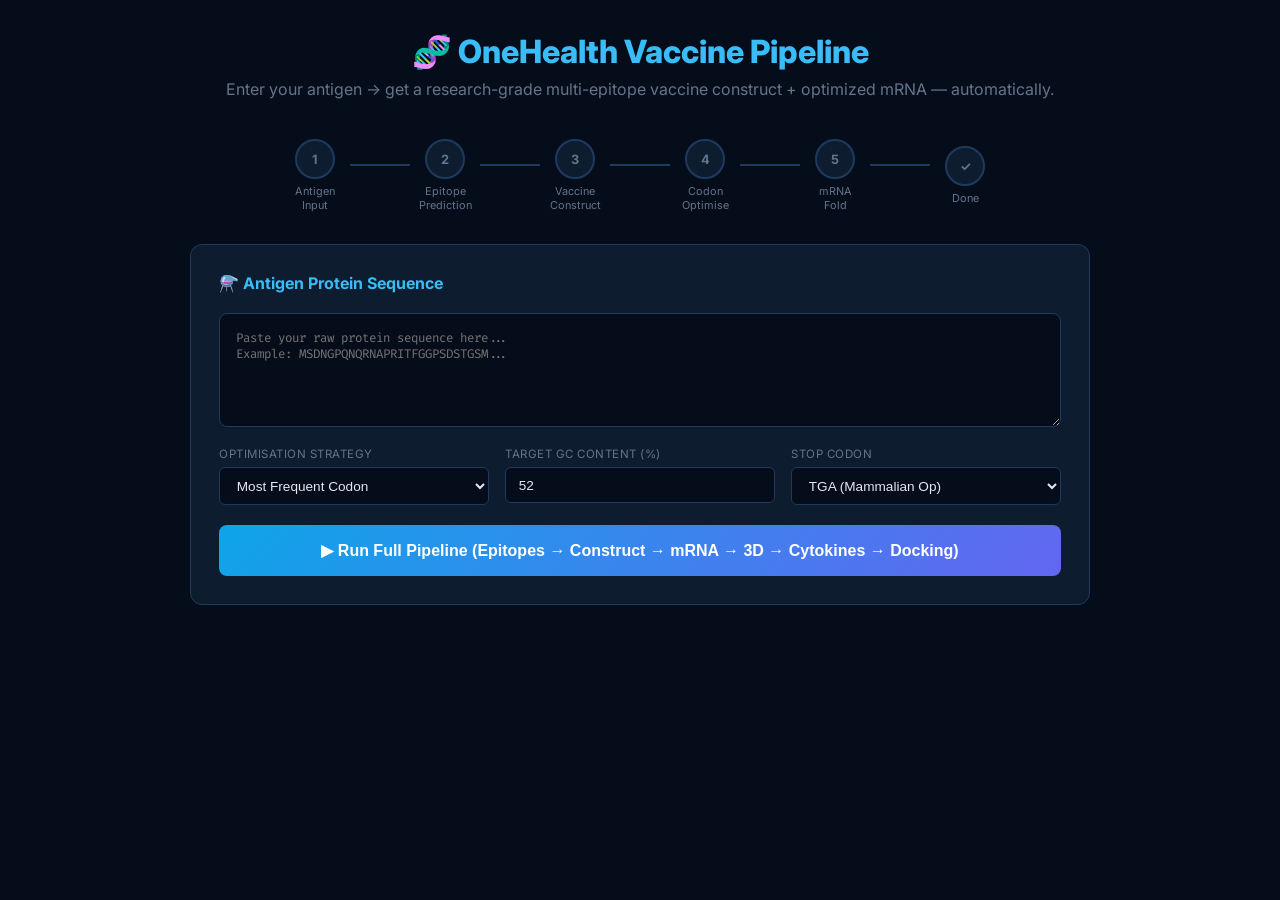
==== module1/index.html @ 5f7afd64 "feat: research-grade pipeline v2 - 3D structure, cytokines, docking, unified dashboard Module 1 upgr" ====
<!DOCTYPE html>
<html lang="en">
<head>
    <meta charset="UTF-8">
    <meta name="viewport" content="width=device-width, initial-scale=1.0">
    <title>OneHealth Vaccine Pipeline</title>
    <link href="https://fonts.googleapis.com/css2?family=Inter:wght@400;500;600;700;800&family=Fira+Code:wght@400;500&display=swap" rel="stylesheet">
    <style>
        *, *::before, *::after { box-sizing: border-box; margin: 0; padding: 0; }
        :root {
            --bg: #060d1a; --surface: #0e1c30; --surface2: #152540;
            --border: #1e3a5f; --primary: #38bdf8; --green: #34d399;
            --green-bg: #022c22; --green-bd: #059669; --amber: #fbbf24;
            --red: #f87171; --text: #e2e8f0; --muted: #64748b;
        }
        body { background: var(--bg); color: var(--text); font-family: 'Inter', sans-serif; min-height: 100vh; padding: 2rem 1rem 4rem; }
        .wrapper { max-width: 900px; margin: 0 auto; }

        /* Header */
        .header { text-align: center; margin-bottom: 2.5rem; }
        .header h1 { font-size: 2rem; font-weight: 800; color: var(--primary); }
        .header p { color: var(--muted); margin-top: 0.5rem; }

        /* Pipeline bar */
        .pipe-bar { display: flex; align-items: center; justify-content: center; margin-bottom: 2rem; gap: 0; }
        .pipe-node { display: flex; flex-direction: column; align-items: center; gap: 0.3rem; min-width: 70px; }
        .pipe-circle {
            width: 40px; height: 40px; border-radius: 50%; border: 2px solid var(--border);
            background: var(--surface); display: flex; align-items: center; justify-content: center;
            font-weight: 700; font-size: 0.8rem; color: var(--muted); transition: all 0.3s;
        }
        .pipe-node.active .pipe-circle { border-color: var(--primary); color: var(--primary); background: #0c1f38; box-shadow: 0 0 12px rgba(56,189,248,0.3); }
        .pipe-node.done   .pipe-circle { border-color: var(--green);   color: var(--green);   background: var(--green-bg); }
        .pipe-label { font-size: 0.68rem; color: var(--muted); text-align: center; }
        .pipe-line { flex: 1; height: 2px; background: var(--border); max-width: 60px; margin-bottom: 1.3rem; transition: background 0.4s; }
        .pipe-line.done { background: var(--green); }

        /* Card */
        .card { background: var(--surface); border: 1px solid var(--border); border-radius: 12px; padding: 1.75rem; margin-bottom: 1.25rem; }
        .card-title { font-size: 1rem; font-weight: 700; color: var(--primary); margin-bottom: 1.25rem; }

        /* Input area */
        textarea {
            width: 100%; padding: 1rem; background: var(--bg); border: 1px solid var(--border);
            border-radius: 8px; color: var(--primary); font-family: 'Fira Code', monospace;
            font-size: 0.78rem; resize: vertical; transition: border-color 0.2s; min-height: 100px;
        }
        textarea:focus { outline: none; border-color: var(--primary); }

        /* Controls row */
        .controls { display: grid; grid-template-columns: repeat(3, 1fr); gap: 1rem; margin-top: 1rem; }
        .ctrl-group label { display: block; font-size: 0.72rem; color: var(--muted); margin-bottom: 0.4rem; text-transform: uppercase; letter-spacing: 0.5px; }
        select, input[type=number] {
            width: 100%; padding: 0.6rem 0.8rem; background: var(--bg); border: 1px solid var(--border);
            border-radius: 6px; color: var(--text); font-size: 0.85rem;
        }
        select:focus, input[type=number]:focus { outline: none; border-color: var(--primary); }

        /* Button */
        .run-btn {
            display: flex; align-items: center; justify-content: center; gap: 0.5rem;
            width: 100%; padding: 1rem; margin-top: 1.25rem;
            background: linear-gradient(135deg, #0ea5e9, #6366f1);
            color: #fff; border: none; border-radius: 8px;
            font-weight: 700; font-size: 1rem; cursor: pointer; transition: all 0.2s;
        }
        .run-btn:hover:not(:disabled) { transform: translateY(-2px); box-shadow: 0 8px 24px rgba(56,189,248,0.3); }
        .run-btn:disabled { opacity: 0.5; cursor: not-allowed; transform: none; }

        /* Status */
        #statusBar { display: none; align-items: center; gap: 0.75rem; padding: 1rem 1.25rem; background: var(--surface2); border: 1px solid var(--border); border-radius: 8px; margin-bottom: 1.25rem; }
        .spinner { width: 18px; height: 18px; border: 2px solid var(--border); border-top-color: var(--primary); border-radius: 50%; animation: spin 0.8s linear infinite; flex-shrink: 0; }
        @keyframes spin { to { transform: rotate(360deg); } }

        /* Error */
        .error-box { background: #2d0a0a; border: 1px solid #b91c1c; border-radius: 8px; padding: 1rem; color: var(--red); font-size: 0.88rem; margin-bottom: 1.25rem; display: none; }

        /* Results */
        #resultsSection { display: none; }
        .section-title { font-size: 0.7rem; text-transform: uppercase; letter-spacing: 1px; color: var(--muted); margin-bottom: 0.75rem; }
        .metrics { display: grid; grid-template-columns: repeat(auto-fit, minmax(130px, 1fr)); gap: 0.75rem; margin-bottom: 1.25rem; }
        .metric { background: var(--surface2); border: 1px solid var(--border); border-radius: 8px; padding: 1rem; text-align: center; }
        .metric-val { font-size: 1.3rem; font-weight: 800; font-family: 'Fira Code', monospace; color: var(--primary); }
        .metric-val.g { color: var(--green); }
        .metric-val.a { color: var(--amber); }
        .metric-val.r { color: var(--red); }
        .metric-lbl { font-size: 0.65rem; color: var(--muted); margin-top: 0.3rem; text-transform: uppercase; letter-spacing: 0.5px; }

        .seq-box {
            background: var(--bg); border: 1px solid var(--border); border-radius: 8px; padding: 1rem;
            font-family: 'Fira Code', monospace; font-size: 0.75rem; line-height: 1.8;
            color: var(--text); word-break: break-all; max-height: 200px; overflow-y: auto;
        }
        /* Colour coding */
        .seq-box .nt-A { color: #4ade80; }
        .seq-box .nt-U { color: #f87171; }
        .seq-box .nt-G { color: #fbbf24; }
        .seq-box .nt-C { color: #60a5fa; }

        .row-flex { display: flex; align-items: center; justify-content: space-between; margin-bottom: 0.4rem; flex-wrap: wrap; gap: 0.5rem; }
        .badge { display: inline-block; padding: 0.2rem 0.7rem; border-radius: 20px; font-size: 0.68rem; font-weight: 700; text-transform: uppercase; }
        .badge-g { background: var(--green-bg); color: var(--green); border: 1px solid var(--green-bd); }
        .badge-a { background: #2d1e00; color: var(--amber); border: 1px solid #b45309; }
        .badge-r { background: #2d0a0a; color: var(--red);   border: 1px solid #b91c1c; }
        .copy-link { font-size: 0.73rem; color: var(--muted); background: none; border: none; cursor: pointer; text-decoration: underline; }
        .copy-link:hover { color: var(--primary); }

        .divider { border: none; border-top: 1px solid var(--border); margin: 1.25rem 0; }

        /* Arrow between sections */
        .arrow-connector { text-align: center; font-size: 1.5rem; color: var(--green); margin: -0.3rem 0; animation: pulse 2s infinite; }
        @keyframes pulse { 0%,100%{opacity:1} 50%{opacity:0.4} }

        /* Stepper for M2 steps */
        .m2-stepper { display: flex; gap: 0.5rem; margin-bottom: 1rem; flex-wrap: wrap; }
        .m2-step { padding: 0.3rem 0.8rem; border-radius: 20px; font-size: 0.72rem; font-weight: 600; background: var(--surface2); border: 1px solid var(--border); color: var(--muted); transition: all 0.3s; }
        .m2-step.active { background: #0c1f38; border-color: var(--primary); color: var(--primary); }
        .m2-step.done   { background: var(--green-bg); border-color: var(--green-bd); color: var(--green); }
    </style>
</head>
<body>
<div class="wrapper">

    <div class="header">
        <h1>🧬 OneHealth Vaccine Pipeline</h1>
        <p>Enter your antigen → get a research-grade multi-epitope vaccine construct + optimized mRNA — automatically.</p>
    </div>

    <!-- Pipeline bar -->
    <div class="pipe-bar">
        <div class="pipe-node" id="pn1"><div class="pipe-circle">1</div><div class="pipe-label">Antigen<br>Input</div></div>
        <div class="pipe-line" id="pl1"></div>
        <div class="pipe-node" id="pn2"><div class="pipe-circle">2</div><div class="pipe-label">Epitope<br>Prediction</div></div>
        <div class="pipe-line" id="pl2"></div>
        <div class="pipe-node" id="pn3"><div class="pipe-circle">3</div><div class="pipe-label">Vaccine<br>Construct</div></div>
        <div class="pipe-line" id="pl3"></div>
        <div class="pipe-node" id="pn4"><div class="pipe-circle">4</div><div class="pipe-label">Codon<br>Optimise</div></div>
        <div class="pipe-line" id="pl4"></div>
        <div class="pipe-node" id="pn5"><div class="pipe-circle">5</div><div class="pipe-label">mRNA<br>Fold</div></div>
        <div class="pipe-line" id="pl5"></div>
        <div class="pipe-node" id="pn6"><div class="pipe-circle">✓</div><div class="pipe-label">Done</div></div>
    </div>

    <!-- Input -->
    <div class="card">
        <div class="card-title">⚗️ Antigen Protein Sequence</div>
        <textarea id="antigenInput" rows="5" placeholder="Paste your raw protein sequence here...&#10;Example: MSDNGPQNQRNAPRITFGGPSDSTGSM..."></textarea>

        <div class="controls">
            <div class="ctrl-group">
                <label>Optimisation Strategy</label>
                <select id="strategySelect">
                    <option value="most_frequent">Most Frequent Codon</option>
                    <option value="weighted_random">Weighted Random</option>
                    <option value="balanced">Balanced Frequency</option>
                </select>
            </div>
            <div class="ctrl-group">
                <label>Target GC Content (%)</label>
                <input type="number" id="targetGC" value="52" min="30" max="70">
            </div>
            <div class="ctrl-group">
                <label>Stop Codon</label>
                <select id="stopCodon">
                    <option value="TGA">TGA (Mammalian Op)</option>
                    <option value="TAA">TAA</option>
                    <option value="TAG">TAG</option>
                </select>
            </div>
        </div>

        <button class="run-btn" id="runBtn" onclick="runAll()">
            ▶ Run Full Pipeline (Epitopes → Construct → mRNA → 3D → Cytokines → Docking)
        </button>
    </div>

    <!-- Status bar -->
    <div id="statusBar">
        <div class="spinner"></div>
        <span id="statusTxt">Starting pipeline...</span>
    </div>

    <!-- Error -->
    <div class="error-box" id="errorBox"></div>

    <!-- ─── RESULTS ─────────────────────────────────────────────────────── -->
    <div id="resultsSection">

        <!-- MODULE 1 -->
        <div class="card">
            <div class="row-flex">
                <div class="card-title" style="margin-bottom:0;">🧪 Module 1 — Vaccine Construct</div>
                <span class="badge badge-g">COMPLETE</span>
            </div>
            <hr class="divider">
            <div class="metrics" id="m1metrics"></div>
            <div class="row-flex">
                <span class="section-title">Antigen Sequence (protein)</span>
                <button class="copy-link" onclick="copyEl('m1seq')">Copy</button>
            </div>
            <div class="seq-box" id="m1seq"></div>
        </div>

        <div class="arrow-connector">↓ Auto-piped to mRNA Optimizer</div>

        <!-- MODULE 2 -->
        <div class="card">
            <div class="row-flex" style="margin-bottom:1rem;">
                <div class="card-title" style="margin-bottom:0;">🧬 Module 2 — Optimized mRNA Construct</div>
                <span class="badge" id="m2badge">RUNNING</span>
            </div>

            <!-- M2 step indicators -->
            <div class="m2-stepper">
                <div class="m2-step" id="m2s1">① Reverse Translate</div>
                <div class="m2-step" id="m2s2">② GC Balance</div>
                <div class="m2-step" id="m2s3">③ Motif Scan</div>
                <div class="m2-step" id="m2s4">④ Structure Fold</div>
                <div class="m2-step" id="m2s5">⑤ Verify</div>
            </div>

            <div class="metrics" id="m2metrics">
                <div class="metric"><div class="metric-val" id="caiVal">—</div><div class="metric-lbl">CAI Score</div></div>
                <div class="metric"><div class="metric-val" id="gcVal">—</div><div class="metric-lbl">GC Content</div></div>
                <div class="metric"><div class="metric-val" id="mfeVal">—</div><div class="metric-lbl">ΔG (kcal/mol)</div></div>
                <div class="metric"><div class="metric-val" id="cpgVal">—</div><div class="metric-lbl">CpG Density</div></div>
                <div class="metric"><div class="metric-val" id="verVal">—</div><div class="metric-lbl">Verification</div></div>
            </div>

            <div class="row-flex">
                <span class="section-title">Optimized mRNA Sequence (colour-coded)</span>
                <button class="copy-link" onclick="copyEl('m2seq')">Copy</button>
            </div>
            <div class="seq-box" id="m2seq">Waiting for Module 2...</div>

            <div style="display:flex; gap:0.75rem; margin-top:1rem; flex-wrap:wrap;">
                <button class="copy-link" style="background:var(--surface2); border:1px solid var(--border); padding:0.5rem 1rem; border-radius:6px;" onclick="exportAll()">⬇ Export JSON</button>
            </div>
        </div>

        <div class="arrow-connector">↓ 3D Structure Prediction</div>

        <!-- PRIORITY 1: 3D STRUCTURE -->
        <div class="card" id="structureCard" style="display:none">
            <div class="row-flex" style="margin-bottom:1rem;">
                <div class="card-title" style="margin-bottom:0;">🔬 3D Structure — ESMFold</div>
                <span class="badge" id="structBadge">RUNNING</span>
            </div>
            <div class="metrics" id="structMetrics"></div>
            <div id="structGuidance" style="display:none; background:var(--bg); border:1px solid var(--border); border-radius:8px; padding:1rem; font-size:0.83rem; color:var(--muted);"></div>
            <div style="display:flex; gap:0.75rem; margin-top:0.75rem; flex-wrap:wrap;">
                <a id="pdbDownloadLink" href="/api/pdb" style="display:none;" class="copy-link" style="background:var(--surface2); border:1px solid var(--border); padding:0.5rem 1rem; border-radius:6px;">⬇ Download PDB</a>
            </div>
        </div>

        <div class="arrow-connector">↓ Cytokine Prediction</div>

        <!-- PRIORITY 2: CYTOKINES -->
        <div class="card" id="cytokineCard" style="display:none">
            <div class="row-flex" style="margin-bottom:1rem;">
                <div class="card-title" style="margin-bottom:0;">🧫 Cytokine Profile — IFN-γ / IL-4 / IL-10</div>
                <span class="badge" id="cytBadge">RUNNING</span>
            </div>
            <div class="metrics" id="cytMetrics"></div>
            <div id="cytTable"></div>
        </div>

        <div class="arrow-connector">↓ Molecular Docking</div>

        <!-- PRIORITY 3: DOCKING -->
        <div class="card" id="dockingCard" style="display:none">
            <div class="row-flex" style="margin-bottom:1rem;">
                <div class="card-title" style="margin-bottom:0;">⚛️ Molecular Docking — TLR4 / TLR2 / HLA</div>
                <span class="badge" id="dockBadge">RUNNING</span>
            </div>
            <div id="dockingResults"></div>
        </div>

    </div>

</div>

<script type="module">
// ── Import Module 2 JS from localhost:8001 ──────────────────────────────────
const M2      = 'http://localhost:8001/js';
const M2_DATA = 'http://localhost:8001/data';

// Patch CONFIG paths BEFORE importing CodonTable so fetches go to M2's server
const { CONFIG } = await import(`${M2}/config.js`);
CONFIG.paths.codonFreq    = `${M2_DATA}/human-codon-freq.json`;
CONFIG.paths.codonPairBias= `${M2_DATA}/codon-pair-bias.json`;
CONFIG.paths.foldingApi   = 'http://localhost:8001/api/fold';

const { CodonTable }       = await import(`${M2}/codon-table.js`);
const { ReverseTranslator }= await import(`${M2}/reverse-translate.js`);
const { GCBalancer }       = await import(`${M2}/gc-balancer.js`);
const { ForbiddenScanner } = await import(`${M2}/forbidden-scanner.js`);
const { CpGAudit }         = await import(`${M2}/cpg-audit.js`);
const { CAICalculator }    = await import(`${M2}/cai-calculator.js`);
const { FrameBuilder }     = await import(`${M2}/frame-builder.js`);
const { Verifier }         = await import(`${M2}/verify.js`);

// Initialise codon table — now fetches from localhost:8001/data/
const codonTable = new CodonTable();
await codonTable.init();
console.log('[Pipeline] Codon table loaded:', Object.keys(codonTable.aaToCodons).length, 'amino acids');

const reverseTranslator = new ReverseTranslator(codonTable);
const gcBalancer        = new GCBalancer(codonTable);
const forbiddenScanner  = new ForbiddenScanner(codonTable);
const cpgAudit          = new CpGAudit();
const caiCalculator     = new CAICalculator(codonTable);
const frameBuilder      = new FrameBuilder();
const verifier          = new Verifier(codonTable);

// ── Helpers ─────────────────────────────────────────────────────────────────
function setNode(n, state) {
    document.getElementById('pn'+n).className = 'pipe-node ' + state;
    if (n > 1) {
        const l = document.getElementById('pl'+(n-1));
        if (l && state === 'done') l.className = 'pipe-line done';
    }
}
function setM2Step(n, state) {
    document.getElementById('m2s'+n).className = 'm2-step ' + state;
}
function st(msg) { document.getElementById('statusTxt').textContent = msg; }

window.copyEl = function(id) {
    const el = document.getElementById(id);
    navigator.clipboard.writeText(el.textContent).then(() => alert('Copied!'));
};

window.exportAll = function() {
    if (!window._pipelineData) return;
    const blob = new Blob([JSON.stringify(window._pipelineData, null, 2)], {type:'application/json'});
    const a = document.createElement('a');
    a.href = URL.createObjectURL(blob);
    a.download = 'pipeline_output.json';
    a.click();
};

function colorRNA(seq) {
    return seq.split('').map(c => {
        const cl = {A:'nt-A', U:'nt-U', G:'nt-G', C:'nt-C'}[c] || '';
        return cl ? `<span class="${cl}">${c}</span>` : c;
    }).join('');
}

// ── Main pipeline ────────────────────────────────────────────────────────────
window.runAll = async function() {
    const antigen = document.getElementById('antigenInput').value.trim().toUpperCase().replace(/[^A-Z]/g,'');
    if (!antigen) { alert('Please enter a protein sequence.'); return; }

    const strategy  = document.getElementById('strategySelect').value;
    const targetGC  = parseInt(document.getElementById('targetGC').value) / 100;
    const stopCodon = document.getElementById('stopCodon').value;

    // Reset UI
    document.getElementById('resultsSection').style.display = 'none';
    document.getElementById('errorBox').style.display = 'none';
    document.getElementById('statusBar').style.display = 'flex';
    document.getElementById('runBtn').disabled = true;
    document.getElementById('runBtn').textContent = '⏳ Running...';
    document.getElementById('m2seq').textContent = 'Waiting for Module 2...';
    document.getElementById('m2badge').textContent = 'RUNNING';
    document.getElementById('m2badge').className = 'badge badge-a';
    ['caiVal','gcVal','mfeVal','cpgVal','verVal'].forEach(id => document.getElementById(id).textContent = '—');
    for(let i=1;i<=5;i++) setM2Step(i,'');
    for(let i=1;i<=6;i++) { document.getElementById('pn'+i).className='pipe-node'; }
    for(let i=1;i<=5;i++) { const l=document.getElementById('pl'+i); if(l) l.className='pipe-line'; }

    try {
        // ── STEP 1 & 2: Module 1 ────────────────────────────────────────────
        setNode(1, 'done');
        setNode(2, 'active');
        st('Module 1: Running IEDB epitope prediction, scoring, construct assembly...');

        const m1resp = await fetch('/api/run', {
            method: 'POST',
            headers: {'Content-Type':'application/json'},
            body: JSON.stringify({sequence: antigen})
        });
        const m1data = await m1resp.json();
        if (!m1resp.ok) throw new Error(m1data.detail || 'Module 1 failed');

        const construct = m1data.antigen_sequence;
        if (!construct) throw new Error('Module 1 produced no antigen sequence');

        setNode(2, 'done'); setNode(3, 'done');

        // Render Module 1
        document.getElementById('m1seq').textContent = construct;
        document.getElementById('m1metrics').innerHTML = `
            <div class="metric"><div class="metric-val g">${construct.length}</div><div class="metric-lbl">Length (AA)</div></div>
            <div class="metric"><div class="metric-val">3-Phase</div><div class="metric-lbl">Pipeline</div></div>
        `;

        // ── STEP 3: Module 2 — Codon Optimisation ───────────────────────────
        setNode(4, 'active');
        st('Module 2: Running codon optimisation & bio-safety pipeline...');
        document.getElementById('resultsSection').style.display = 'block';

        const CANDIDATES = 3;
        let bestConstruct = null, bestMfe = Infinity, finalCai = 0, finalGc = 0, bestFold = null;
        const candidates = [];

        for (let c = 0; c < CANDIDATES; c++) {
            setM2Step(1, 'active');
            let dna = reverseTranslator.translate(construct, strategy, targetGC);
            setM2Step(1, 'done'); setM2Step(2, 'active');
            dna = gcBalancer.balance(dna, targetGC);
            setM2Step(2, 'done'); setM2Step(3, 'active');
            dna = forbiddenScanner.fix(dna);
            setM2Step(3, 'done');

            const built = frameBuilder.build(dna, stopCodon);
            const cai   = caiCalculator.calculate(built.cds);
            if (cai >= 0.65) candidates.push({ built, cai });
        }

        if (candidates.length === 0) throw new Error('No candidates met the CAI threshold. Try a different strategy.');

        // ── STEP 4: Fold each candidate ──────────────────────────────────────
        setM2Step(4, 'active');
        st('Module 2: Computing mRNA thermodynamic stability (ΔG)...');

        for (const cand of candidates) {
            const rnaSeq = cand.built.cds.replace(/T/g, 'U');
            let mfe = 0;
            // Try both ports for the fold API
            for (const port of [8001, 8000]) {
                try {
                    const fr = await fetch(`http://localhost:${port}/api/fold`, {
                        method: 'POST',
                        headers: {'Content-Type':'application/json'},
                        body: JSON.stringify({sequence: rnaSeq})
                    });
                    if (fr.ok) { const fd = await fr.json(); mfe = fd.mfe; bestFold = fd; break; }
                } catch(_) {}
            }
            if (mfe < bestMfe) {
                bestMfe = mfe;
                bestConstruct = cand.built;
                finalCai = cand.cai;
            }
        }

        setM2Step(4, 'done');

        finalGc = gcBalancer.calculateGC(bestConstruct.cds);
        const cpg = cpgAudit.audit(bestConstruct.cds);

        // ── STEP 5: Verify ───────────────────────────────────────────────────
        setM2Step(5, 'active');
        st('Module 2: Verifying back-translation & research thresholds...');
        const verification = verifier.verify(bestConstruct.fullSequence, construct);
        setM2Step(5, 'done');

        setNode(4, 'done'); setNode(5, 'done'); setNode(6, 'done');

        // ── Render Module 2 metrics ──────────────────────────────────────────
        const gcPct = (finalGc * 100).toFixed(1);
        const gcOk  = finalGc >= 0.45 && finalGc <= 0.60;
        const caiOk = finalCai >= 0.75;

        document.getElementById('caiVal').textContent = finalCai.toFixed(3);
        document.getElementById('caiVal').className   = 'metric-val ' + (caiOk ? 'g' : 'a');
        document.getElementById('gcVal').textContent  = gcPct + '%';
        document.getElementById('gcVal').className    = 'metric-val ' + (gcOk ? 'g' : 'a');
        document.getElementById('mfeVal').textContent = bestMfe !== Infinity ? bestMfe + ' kcal/mol' : 'N/A';
        document.getElementById('mfeVal').className   = 'metric-val g';
        document.getElementById('cpgVal').textContent = cpg.density + '%';
        document.getElementById('cpgVal').className   = 'metric-val';
        document.getElementById('verVal').textContent = verification.success ? '✓ PASS' : '✗ FAIL';
        document.getElementById('verVal').className   = 'metric-val ' + (verification.success ? 'g' : 'r');

        document.getElementById('m2badge').className   = 'badge ' + (verification.success ? 'badge-g' : 'badge-a');
        document.getElementById('m2badge').textContent = verification.success ? 'COMPLETE ✓' : 'WARNINGS';

        // Colour-coded RNA
        const rnaFull = bestConstruct.fullSequence.replace(/T/g, 'U');
        document.getElementById('m2seq').innerHTML = colorRNA(rnaFull);

        // Store for export
        window._pipelineData = {
            input_antigen: antigen,
            module1: { antigen_sequence: construct, length: construct.length },
            module2: {
                strategy, targetGC: gcPct + '%', stopCodon,
                full_mrna: rnaFull,
                cai: finalCai, gc_percent: gcPct, mfe_kcal_mol: bestMfe,
                cpg_density: cpg.density,
                verification: verification.success
            }
        };

        st('✅ Modules 1 & 2 complete! Running 3D structure prediction...');

        // ── PRIORITY 1: 3D Structure ──────────────────────────────────────────
        document.getElementById('structureCard').style.display = 'block';
        try {
            st('3D: Submitting to ESMFold API (may take ~60s)...');
            const s3resp = await fetch('/api/structure', {
                method: 'POST',
                headers: {'Content-Type':'application/json'},
                body: JSON.stringify({sequence: construct})
            });
            const s3data = await s3resp.json();

            if (s3data.status === 'success') {
                document.getElementById('structBadge').className   = 'badge badge-g';
                document.getElementById('structBadge').textContent = 'COMPLETE ✓';
                const plddt = s3data.mean_plddt || 0;
                const ss    = s3data.secondary_structure || {};
                document.getElementById('structMetrics').innerHTML = `
                    <div class="metric"><div class="metric-val ${plddt>=70?'g':'a'}">${plddt}</div><div class="metric-lbl">pLDDT Score</div></div>
                    <div class="metric"><div class="metric-val">${s3data.confidence||'N/A'}</div><div class="metric-lbl">Confidence</div></div>
                    <div class="metric"><div class="metric-val">${ss.alpha_helix_pct||0}%</div><div class="metric-lbl">α-Helix</div></div>
                    <div class="metric"><div class="metric-val">${ss.beta_sheet_pct||0}%</div><div class="metric-lbl">β-Sheet</div></div>
                    <div class="metric"><div class="metric-val">${ss.coil_pct||0}%</div><div class="metric-lbl">Coil/Loop</div></div>
                `;
                document.getElementById('pdbDownloadLink').style.display = 'inline-block';
                if (window._pipelineData) window._pipelineData.structure = s3data;
            } else {
                const fg = s3data.fallback_guidance || {};
                document.getElementById('structBadge').className   = 'badge badge-a';
                document.getElementById('structBadge').textContent = 'API OFFLINE';
                const g = document.getElementById('structGuidance');
                g.style.display = 'block';
                g.innerHTML = `⚠️ ESMFold API unreachable. 
                    <a href="${fg.alphafold_colab||'#'}" target="_blank" style="color:var(--primary);">Use AlphaFold Colab</a> or 
                    <a href="${fg.swiss_model||'#'}" target="_blank" style="color:var(--primary);">SWISS-MODEL</a>.`;
            }
        } catch(e) {
            document.getElementById('structBadge').className   = 'badge badge-r';
            document.getElementById('structBadge').textContent = 'ERROR';
            console.warn('Structure prediction error:', e);
        }

        // ── PRIORITY 2: Cytokines ─────────────────────────────────────────────
        document.getElementById('cytokineCard').style.display = 'block';
        st('Predicting cytokine induction (IFN-γ, IL-4, IL-10)...');
        try {
            // Use Module 1's top epitopes from pipeline data
            const epitopesForCytokine = window._pipelineData?.module1?.epitopes || [];
            const cytResp = await fetch('/api/cytokines', {
                method: 'POST',
                headers: {'Content-Type':'application/json'},
                body: JSON.stringify({epitopes: epitopesForCytokine.length > 0 ? epitopesForCytokine :
                    // Fallback: build minimal list from construct snippets
                    [{peptide: construct.substring(10, 19), type:'MHC-I'},
                     {peptide: construct.substring(20, 35), type:'MHC-II'}]})
            });
            const cytData = await cytResp.json();

            if (cytData.status === 'success') {
                const sum = cytData.summary || {};
                document.getElementById('cytBadge').className   = 'badge badge-g';
                document.getElementById('cytBadge').textContent = 'COMPLETE ✓';
                document.getElementById('cytMetrics').innerHTML = `
                    <div class="metric"><div class="metric-val g">${(sum.th1_score*100).toFixed(0)}%</div><div class="metric-lbl">Th1 Score (IFN-γ)</div></div>
                    <div class="metric"><div class="metric-val">${(sum.th2_score*100).toFixed(0)}%</div><div class="metric-lbl">Th2 Score (IL-4)</div></div>
                    <div class="metric"><div class="metric-val ${sum.th1_score>sum.th2_score?'g':'a'}">${sum.bias?.split(' ')[0]||'Mixed'}</div><div class="metric-lbl">Immune Bias</div></div>
                    <div class="metric"><div class="metric-val">${sum.ifng_inducers||0}/${sum.total_epitopes||0}</div><div class="metric-lbl">IFN-γ Inducers</div></div>
                    <div class="metric"><div class="metric-val">${sum.il4_inducers||0}/${sum.total_epitopes||0}</div><div class="metric-lbl">IL-4 Inducers</div></div>
                `;
                if (window._pipelineData) window._pipelineData.cytokines = cytData.summary;
            }
        } catch(e) {
            document.getElementById('cytBadge').className   = 'badge badge-r';
            document.getElementById('cytBadge').textContent = 'ERROR';
            console.warn('Cytokine prediction error:', e);
        }

        // ── PRIORITY 3: Docking ───────────────────────────────────────────────
        document.getElementById('dockingCard').style.display = 'block';
        st('Running molecular docking analysis (TLR4, TLR2, HLA)...');
        try {
            const dockResp = await fetch('/api/docking', {
                method: 'POST',
                headers: {'Content-Type':'application/json'},
                body: JSON.stringify({sequence: construct})
            });
            const dockData = await dockResp.json();

            const dResults = dockData.results || {};
            let dHTML = '';
            for (const [receptor, info] of Object.entries(dResults)) {
                const energy = info.estimated_energy ?? info.docking_energy ?? null;
                const interp = info.interpretation || info.message || 'See external links below';
                const badge  = energy < -150 ? 'badge-g' : energy < -80 ? 'badge-a' : 'badge-r';
                dHTML += `
                    <div style="background:var(--surface2); border:1px solid var(--border); border-radius:8px; padding:1rem; margin-bottom:0.75rem;">
                        <div class="row-flex" style="margin-bottom:0.5rem;">
                            <span style="font-weight:700;">${receptor} <span style="color:var(--muted); font-size:0.8rem;">(${info.pdb_id||''})</span></span>
                            <span class="badge ${badge}">${energy !== null ? energy+' kcal/mol' : info.status||'—'}</span>
                        </div>
                        <div style="font-size:0.83rem; color:var(--muted);">${interp}</div>
                        ${info.external_links ? `<div style="margin-top:0.5rem; font-size:0.75rem;"><a href="${Object.values(info.external_links)[0]?.url||'#'}" target="_blank" style="color:var(--primary);">Submit to HDOCK →</a></div>` : ''}
                    </div>`;
            }
            document.getElementById('dockingResults').innerHTML = dHTML || '<p style="color:var(--muted);">No docking data returned.</p>';
            document.getElementById('dockBadge').className   = 'badge badge-g';
            document.getElementById('dockBadge').textContent = 'COMPLETE ✓';
            if (window._pipelineData) window._pipelineData.docking = dResults;
        } catch(e) {
            document.getElementById('dockBadge').className   = 'badge badge-r';
            document.getElementById('dockBadge').textContent = 'ERROR';
            console.warn('Docking error:', e);
        }

        st('✅ Full research-grade pipeline complete!');

    } catch(err) {
        document.getElementById('errorBox').textContent = '❌ ' + err.message;
        document.getElementById('errorBox').style.display = 'block';
        st('Pipeline failed.');
        console.error(err);
    } finally {
        document.getElementById('runBtn').disabled = false;
        document.getElementById('runBtn').textContent = '▶ Run Full Pipeline (Epitopes → Construct → mRNA → 3D → Cytokines → Docking)';
    }
};
</script>
</body>
</html>
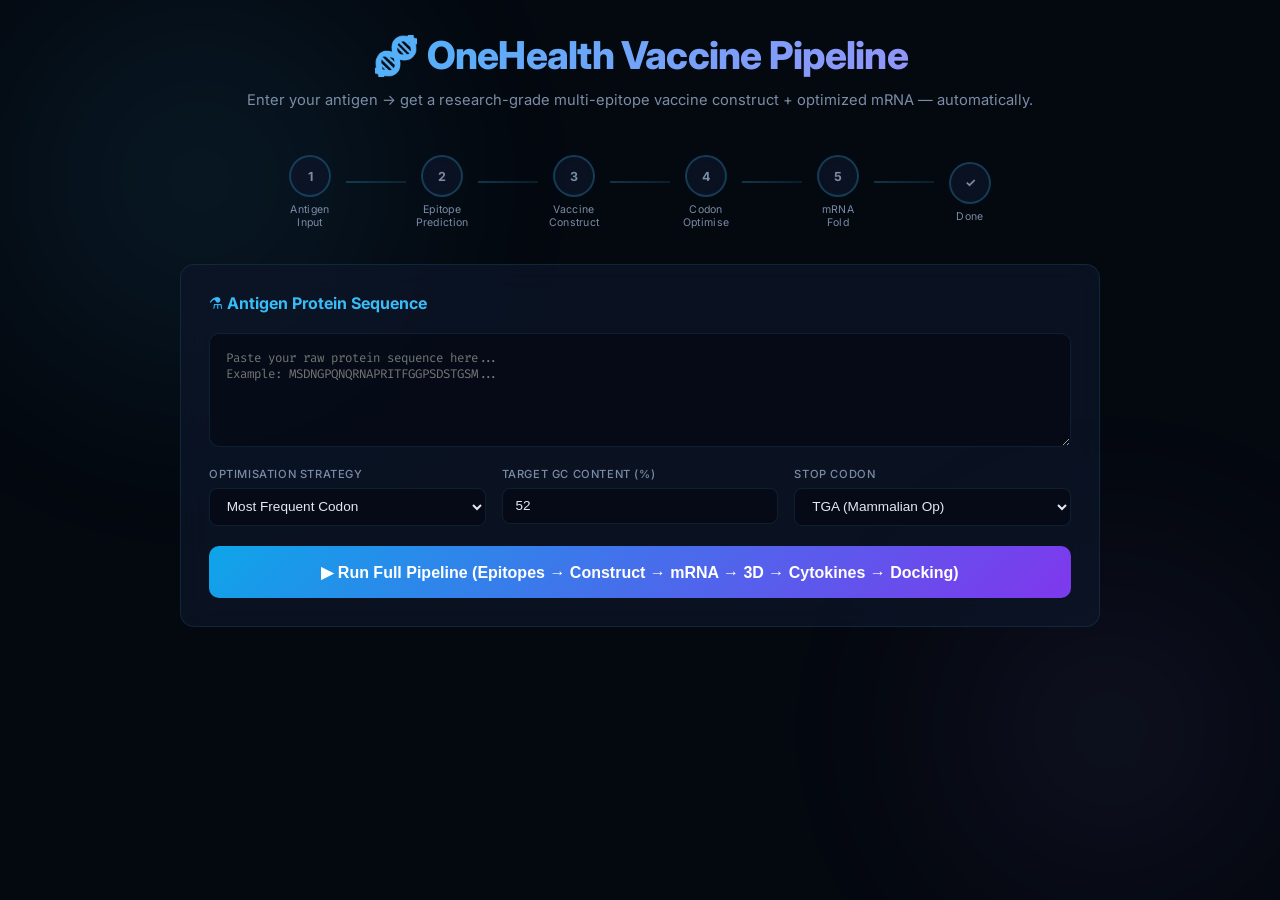
==== commit 57b1750f: "style: premium frontend redesign — glassmorphism, animated gradients, glow effects, micro-animations" ====
--- a/module1/index.html
+++ b/module1/index.html
@@ -1,627 +1,1106 @@
 <!DOCTYPE html>
 <html lang="en">
+
 <head>
     <meta charset="UTF-8">
     <meta name="viewport" content="width=device-width, initial-scale=1.0">
     <title>OneHealth Vaccine Pipeline</title>
-    <link href="https://fonts.googleapis.com/css2?family=Inter:wght@400;500;600;700;800&family=Fira+Code:wght@400;500&display=swap" rel="stylesheet">
+    <link
+        href="https://fonts.googleapis.com/css2?family=Inter:wght@400;500;600;700;800&family=Fira+Code:wght@400;500&display=swap"
+        rel="stylesheet">
     <style>
-        *, *::before, *::after { box-sizing: border-box; margin: 0; padding: 0; }
-        :root {
-            --bg: #060d1a; --surface: #0e1c30; --surface2: #152540;
-            --border: #1e3a5f; --primary: #38bdf8; --green: #34d399;
-            --green-bg: #022c22; --green-bd: #059669; --amber: #fbbf24;
-            --red: #f87171; --text: #e2e8f0; --muted: #64748b;
-        }
-        body { background: var(--bg); color: var(--text); font-family: 'Inter', sans-serif; min-height: 100vh; padding: 2rem 1rem 4rem; }
-        .wrapper { max-width: 900px; margin: 0 auto; }
+        *,*::before,*::after{box-sizing:border-box;margin:0;padding:0}
+
+        :root{
+            --bg:#04080f;
+            --surface:rgba(12,22,40,0.75);
+            --surface2:rgba(18,32,55,0.65);
+            --border:rgba(56,189,248,0.12);
+            --border-h:rgba(56,189,248,0.25);
+            --primary:#38bdf8;
+            --violet:#a78bfa;
+            --green:#34d399;
+            --green-bg:rgba(5,150,105,0.12);
+            --green-bd:#059669;
+            --amber:#fbbf24;
+            --red:#f87171;
+            --text:#e2e8f0;
+            --muted:#7b8ca6;
+            --glow-p:rgba(56,189,248,0.35);
+            --glow-v:rgba(167,139,250,0.25);
+            --glow-g:rgba(52,211,153,0.3);
+            --radius:14px;
+        }
+
+        body{
+            background:var(--bg);
+            color:var(--text);
+            font-family:'Inter',system-ui,sans-serif;
+            min-height:100vh;
+            padding:2rem 1rem 5rem;
+            overflow-x:hidden;
+        }
+        /* Animated background orbs */
+        body::before,body::after{
+            content:'';position:fixed;border-radius:50%;pointer-events:none;z-index:0;
+            filter:blur(100px);opacity:.45;
+        }
+        body::before{
+            width:600px;height:600px;top:-120px;left:-100px;
+            background:radial-gradient(circle,rgba(56,189,248,0.3),transparent 70%);
+            animation:float1 18s ease-in-out infinite;
+        }
+        body::after{
+            width:500px;height:500px;bottom:-80px;right:-80px;
+            background:radial-gradient(circle,rgba(167,139,250,0.25),transparent 70%);
+            animation:float2 22s ease-in-out infinite;
+        }
+        @keyframes float1{0%,100%{transform:translate(0,0)}50%{transform:translate(60px,40px)}}
+        @keyframes float2{0%,100%{transform:translate(0,0)}50%{transform:translate(-50px,-30px)}}
+
+        .wrapper{max-width:920px;margin:0 auto;position:relative;z-index:1}
 
         /* Header */
-        .header { text-align: center; margin-bottom: 2.5rem; }
-        .header h1 { font-size: 2rem; font-weight: 800; color: var(--primary); }
-        .header p { color: var(--muted); margin-top: 0.5rem; }
+        .header{text-align:center;margin-bottom:2.8rem}
+        .header h1{
+            font-size:2.4rem;font-weight:800;letter-spacing:-0.02em;
+            background:linear-gradient(135deg,#38bdf8 0%,#a78bfa 50%,#34d399 100%);
+            background-size:200% auto;
+            -webkit-background-clip:text;-webkit-text-fill-color:transparent;
+            background-clip:text;
+            animation:shimmer 6s ease-in-out infinite;
+        }
+        @keyframes shimmer{0%,100%{background-position:0% center}50%{background-position:200% center}}
+        .header p{color:var(--muted);margin-top:.6rem;font-size:.92rem;line-height:1.5}
 
         /* Pipeline bar */
-        .pipe-bar { display: flex; align-items: center; justify-content: center; margin-bottom: 2rem; gap: 0; }
-        .pipe-node { display: flex; flex-direction: column; align-items: center; gap: 0.3rem; min-width: 70px; }
-        .pipe-circle {
-            width: 40px; height: 40px; border-radius: 50%; border: 2px solid var(--border);
-            background: var(--surface); display: flex; align-items: center; justify-content: center;
-            font-weight: 700; font-size: 0.8rem; color: var(--muted); transition: all 0.3s;
-        }
-        .pipe-node.active .pipe-circle { border-color: var(--primary); color: var(--primary); background: #0c1f38; box-shadow: 0 0 12px rgba(56,189,248,0.3); }
-        .pipe-node.done   .pipe-circle { border-color: var(--green);   color: var(--green);   background: var(--green-bg); }
-        .pipe-label { font-size: 0.68rem; color: var(--muted); text-align: center; }
-        .pipe-line { flex: 1; height: 2px; background: var(--border); max-width: 60px; margin-bottom: 1.3rem; transition: background 0.4s; }
-        .pipe-line.done { background: var(--green); }
+        .pipe-bar{display:flex;align-items:center;justify-content:center;margin-bottom:2.2rem;gap:0}
+        .pipe-node{display:flex;flex-direction:column;align-items:center;gap:.35rem;min-width:72px}
+        .pipe-circle{
+            width:42px;height:42px;border-radius:50%;
+            border:2px solid var(--border-h);background:var(--surface);
+            backdrop-filter:blur(8px);
+            display:flex;align-items:center;justify-content:center;
+            font-weight:700;font-size:.78rem;color:var(--muted);
+            transition:all .4s cubic-bezier(.4,0,.2,1);
+        }
+        .pipe-node.active .pipe-circle{
+            border-color:var(--primary);color:#fff;
+            background:rgba(56,189,248,0.15);
+            box-shadow:0 0 20px var(--glow-p),inset 0 0 8px rgba(56,189,248,0.1);
+            animation:glow-pulse 2s ease-in-out infinite;
+        }
+        @keyframes glow-pulse{0%,100%{box-shadow:0 0 20px var(--glow-p)}50%{box-shadow:0 0 32px var(--glow-p),0 0 60px rgba(56,189,248,0.12)}}
+        .pipe-node.done .pipe-circle{
+            border-color:var(--green);color:#fff;
+            background:rgba(52,211,153,0.15);
+            box-shadow:0 0 16px var(--glow-g);
+        }
+        .pipe-label{font-size:.66rem;color:var(--muted);text-align:center;letter-spacing:.3px}
+        .pipe-line{
+            flex:1;height:2px;max-width:60px;margin-bottom:1.3rem;
+            background:linear-gradient(90deg,var(--border-h),var(--border));
+            transition:all .5s;position:relative;overflow:hidden;
+        }
+        .pipe-line.done{background:linear-gradient(90deg,var(--green),rgba(52,211,153,.4))}
 
         /* Card */
-        .card { background: var(--surface); border: 1px solid var(--border); border-radius: 12px; padding: 1.75rem; margin-bottom: 1.25rem; }
-        .card-title { font-size: 1rem; font-weight: 700; color: var(--primary); margin-bottom: 1.25rem; }
+        .card{
+            background:var(--surface);
+            backdrop-filter:blur(16px);
+            border:1px solid var(--border);
+            border-radius:var(--radius);
+            padding:1.75rem;margin-bottom:1.3rem;
+            transition:border-color .3s,box-shadow .3s;
+        }
+        .card:hover{border-color:var(--border-h);box-shadow:0 4px 30px rgba(0,0,0,.25)}
+        .card-title{font-size:1rem;font-weight:700;color:var(--primary);margin-bottom:1.25rem}
 
         /* Input area */
-        textarea {
-            width: 100%; padding: 1rem; background: var(--bg); border: 1px solid var(--border);
-            border-radius: 8px; color: var(--primary); font-family: 'Fira Code', monospace;
-            font-size: 0.78rem; resize: vertical; transition: border-color 0.2s; min-height: 100px;
-        }
-        textarea:focus { outline: none; border-color: var(--primary); }
+        textarea{
+            width:100%;padding:1rem;
+            background:rgba(4,8,15,0.6);
+            border:1px solid var(--border);border-radius:10px;
+            color:var(--primary);font-family:'Fira Code',monospace;font-size:.78rem;
+            resize:vertical;transition:all .25s;min-height:100px;
+        }
+        textarea:focus{outline:none;border-color:var(--primary);box-shadow:0 0 20px rgba(56,189,248,0.1)}
 
         /* Controls row */
-        .controls { display: grid; grid-template-columns: repeat(3, 1fr); gap: 1rem; margin-top: 1rem; }
-        .ctrl-group label { display: block; font-size: 0.72rem; color: var(--muted); margin-bottom: 0.4rem; text-transform: uppercase; letter-spacing: 0.5px; }
-        select, input[type=number] {
-            width: 100%; padding: 0.6rem 0.8rem; background: var(--bg); border: 1px solid var(--border);
-            border-radius: 6px; color: var(--text); font-size: 0.85rem;
-        }
-        select:focus, input[type=number]:focus { outline: none; border-color: var(--primary); }
+        .controls{display:grid;grid-template-columns:repeat(3,1fr);gap:1rem;margin-top:1rem}
+        .ctrl-group label{display:block;font-size:.7rem;color:var(--muted);margin-bottom:.4rem;text-transform:uppercase;letter-spacing:.6px;font-weight:500}
+        select,input[type=number]{
+            width:100%;padding:.6rem .8rem;
+            background:rgba(4,8,15,0.6);border:1px solid var(--border);
+            border-radius:8px;color:var(--text);font-size:.85rem;
+            transition:border-color .2s,box-shadow .2s;
+        }
+        select:focus,input[type=number]:focus{outline:none;border-color:var(--primary);box-shadow:0 0 12px rgba(56,189,248,0.08)}
 
         /* Button */
-        .run-btn {
-            display: flex; align-items: center; justify-content: center; gap: 0.5rem;
-            width: 100%; padding: 1rem; margin-top: 1.25rem;
-            background: linear-gradient(135deg, #0ea5e9, #6366f1);
-            color: #fff; border: none; border-radius: 8px;
-            font-weight: 700; font-size: 1rem; cursor: pointer; transition: all 0.2s;
-        }
-        .run-btn:hover:not(:disabled) { transform: translateY(-2px); box-shadow: 0 8px 24px rgba(56,189,248,0.3); }
-        .run-btn:disabled { opacity: 0.5; cursor: not-allowed; transform: none; }
+        .run-btn{
+            display:flex;align-items:center;justify-content:center;gap:.5rem;
+            width:100%;padding:1.05rem;margin-top:1.25rem;
+            background:linear-gradient(135deg,#0ea5e9,#7c3aed,#06b6d4);
+            background-size:200% auto;
+            color:#fff;border:none;border-radius:10px;
+            font-weight:700;font-size:1rem;cursor:pointer;
+            transition:all .3s;position:relative;overflow:hidden;
+        }
+        .run-btn::before{
+            content:'';position:absolute;inset:0;
+            background:linear-gradient(135deg,transparent,rgba(255,255,255,0.1),transparent);
+            transform:translateX(-100%);transition:transform .6s;
+        }
+        .run-btn:hover:not(:disabled)::before{transform:translateX(100%)}
+        .run-btn:hover:not(:disabled){
+            background-position:right center;
+            transform:translateY(-2px);
+            box-shadow:0 8px 30px rgba(56,189,248,0.3),0 0 60px rgba(124,58,237,0.15);
+        }
+        .run-btn:disabled{opacity:.45;cursor:not-allowed;transform:none}
 
         /* Status */
-        #statusBar { display: none; align-items: center; gap: 0.75rem; padding: 1rem 1.25rem; background: var(--surface2); border: 1px solid var(--border); border-radius: 8px; margin-bottom: 1.25rem; }
-        .spinner { width: 18px; height: 18px; border: 2px solid var(--border); border-top-color: var(--primary); border-radius: 50%; animation: spin 0.8s linear infinite; flex-shrink: 0; }
-        @keyframes spin { to { transform: rotate(360deg); } }
+        #statusBar{
+            display:none;align-items:center;gap:.75rem;
+            padding:1rem 1.25rem;
+            background:var(--surface2);backdrop-filter:blur(12px);
+            border:1px solid var(--border);border-radius:10px;
+            margin-bottom:1.25rem;
+        }
+        .spinner{
+            width:18px;height:18px;
+            border:2.5px solid var(--border-h);border-top-color:var(--primary);
+            border-radius:50%;animation:spin .7s linear infinite;flex-shrink:0;
+        }
+        @keyframes spin{to{transform:rotate(360deg)}}
 
         /* Error */
-        .error-box { background: #2d0a0a; border: 1px solid #b91c1c; border-radius: 8px; padding: 1rem; color: var(--red); font-size: 0.88rem; margin-bottom: 1.25rem; display: none; }
+        .error-box{
+            background:rgba(153,27,27,0.12);border:1px solid rgba(185,28,28,0.5);
+            border-radius:10px;padding:1rem;color:var(--red);
+            font-size:.88rem;margin-bottom:1.25rem;display:none;
+            backdrop-filter:blur(8px);
+        }
 
         /* Results */
-        #resultsSection { display: none; }
-        .section-title { font-size: 0.7rem; text-transform: uppercase; letter-spacing: 1px; color: var(--muted); margin-bottom: 0.75rem; }
-        .metrics { display: grid; grid-template-columns: repeat(auto-fit, minmax(130px, 1fr)); gap: 0.75rem; margin-bottom: 1.25rem; }
-        .metric { background: var(--surface2); border: 1px solid var(--border); border-radius: 8px; padding: 1rem; text-align: center; }
-        .metric-val { font-size: 1.3rem; font-weight: 800; font-family: 'Fira Code', monospace; color: var(--primary); }
-        .metric-val.g { color: var(--green); }
-        .metric-val.a { color: var(--amber); }
-        .metric-val.r { color: var(--red); }
-        .metric-lbl { font-size: 0.65rem; color: var(--muted); margin-top: 0.3rem; text-transform: uppercase; letter-spacing: 0.5px; }
-
-        .seq-box {
-            background: var(--bg); border: 1px solid var(--border); border-radius: 8px; padding: 1rem;
-            font-family: 'Fira Code', monospace; font-size: 0.75rem; line-height: 1.8;
-            color: var(--text); word-break: break-all; max-height: 200px; overflow-y: auto;
-        }
-        /* Colour coding */
-        .seq-box .nt-A { color: #4ade80; }
-        .seq-box .nt-U { color: #f87171; }
-        .seq-box .nt-G { color: #fbbf24; }
-        .seq-box .nt-C { color: #60a5fa; }
-
-        .row-flex { display: flex; align-items: center; justify-content: space-between; margin-bottom: 0.4rem; flex-wrap: wrap; gap: 0.5rem; }
-        .badge { display: inline-block; padding: 0.2rem 0.7rem; border-radius: 20px; font-size: 0.68rem; font-weight: 700; text-transform: uppercase; }
-        .badge-g { background: var(--green-bg); color: var(--green); border: 1px solid var(--green-bd); }
-        .badge-a { background: #2d1e00; color: var(--amber); border: 1px solid #b45309; }
-        .badge-r { background: #2d0a0a; color: var(--red);   border: 1px solid #b91c1c; }
-        .copy-link { font-size: 0.73rem; color: var(--muted); background: none; border: none; cursor: pointer; text-decoration: underline; }
-        .copy-link:hover { color: var(--primary); }
-
-        .divider { border: none; border-top: 1px solid var(--border); margin: 1.25rem 0; }
+        #resultsSection{display:none}
+        .section-title{font-size:.7rem;text-transform:uppercase;letter-spacing:1px;color:var(--muted);margin-bottom:.75rem}
+
+        .metrics{display:grid;grid-template-columns:repeat(auto-fit,minmax(130px,1fr));gap:.75rem;margin-bottom:1.25rem}
+        .metric{
+            background:rgba(4,8,15,0.5);border:1px solid var(--border);
+            border-radius:10px;padding:1rem;text-align:center;
+            transition:border-color .3s,transform .2s;
+        }
+        .metric:hover{border-color:var(--border-h);transform:translateY(-2px)}
+        .metric-val{font-size:1.3rem;font-weight:800;font-family:'Fira Code',monospace;color:var(--primary)}
+        .metric-val.g{color:var(--green)}
+        .metric-val.a{color:var(--amber)}
+        .metric-val.r{color:var(--red)}
+        .metric-lbl{font-size:.65rem;color:var(--muted);margin-top:.3rem;text-transform:uppercase;letter-spacing:.5px}
+
+        .seq-box{
+            background:rgba(4,8,15,0.7);border:1px solid var(--border);
+            border-radius:10px;padding:1rem;
+            font-family:'Fira Code',monospace;font-size:.75rem;line-height:1.8;
+            color:var(--text);word-break:break-all;max-height:200px;overflow-y:auto;
+        }
+        .seq-box .nt-A{color:#4ade80}.seq-box .nt-U{color:#f87171}
+        .seq-box .nt-G{color:#fbbf24}.seq-box .nt-C{color:#60a5fa}
+
+        .row-flex{display:flex;align-items:center;justify-content:space-between;margin-bottom:.4rem;flex-wrap:wrap;gap:.5rem}
+
+        .badge{display:inline-block;padding:.25rem .75rem;border-radius:20px;font-size:.66rem;font-weight:700;text-transform:uppercase;letter-spacing:.3px}
+        .badge-g{background:var(--green-bg);color:var(--green);border:1px solid var(--green-bd)}
+        .badge-a{background:rgba(180,83,9,0.12);color:var(--amber);border:1px solid rgba(180,83,9,0.5)}
+        .badge-r{background:rgba(153,27,27,0.12);color:var(--red);border:1px solid rgba(185,28,28,0.5)}
+
+        .copy-link{font-size:.73rem;color:var(--muted);background:none;border:none;cursor:pointer;text-decoration:none;transition:color .2s;opacity:.8}
+        .copy-link:hover{color:var(--primary);opacity:1}
+
+        .divider{border:none;border-top:1px solid var(--border);margin:1.25rem 0}
 
         /* Arrow between sections */
-        .arrow-connector { text-align: center; font-size: 1.5rem; color: var(--green); margin: -0.3rem 0; animation: pulse 2s infinite; }
-        @keyframes pulse { 0%,100%{opacity:1} 50%{opacity:0.4} }
+        .arrow-connector{
+            text-align:center;font-size:.85rem;font-weight:600;letter-spacing:.5px;
+            color:var(--green);margin:.6rem 0;padding:.6rem 0;
+            opacity:.7;
+            animation:pulse 2.5s ease-in-out infinite;
+        }
+        @keyframes pulse{0%,100%{opacity:.7}50%{opacity:.35}}
 
         /* Stepper for M2 steps */
-        .m2-stepper { display: flex; gap: 0.5rem; margin-bottom: 1rem; flex-wrap: wrap; }
-        .m2-step { padding: 0.3rem 0.8rem; border-radius: 20px; font-size: 0.72rem; font-weight: 600; background: var(--surface2); border: 1px solid var(--border); color: var(--muted); transition: all 0.3s; }
-        .m2-step.active { background: #0c1f38; border-color: var(--primary); color: var(--primary); }
-        .m2-step.done   { background: var(--green-bg); border-color: var(--green-bd); color: var(--green); }
+        .m2-stepper{display:flex;gap:.5rem;margin-bottom:1rem;flex-wrap:wrap}
+        .m2-step{
+            padding:.35rem .85rem;border-radius:20px;font-size:.71rem;font-weight:600;
+            background:var(--surface2);border:1px solid var(--border);
+            color:var(--muted);transition:all .35s;backdrop-filter:blur(8px);
+        }
+        .m2-step.active{background:rgba(56,189,248,0.1);border-color:var(--primary);color:var(--primary);box-shadow:0 0 12px rgba(56,189,248,0.1)}
+        .m2-step.done{background:var(--green-bg);border-color:var(--green-bd);color:var(--green)}
+
+        /* Smooth card entrance */
+        @keyframes fadeUp{from{opacity:0;transform:translateY(16px)}to{opacity:1;transform:translateY(0)}}
+        #resultsSection .card{animation:fadeUp .5s ease-out both}
+        #resultsSection .card:nth-child(2){animation-delay:.1s}
+        #resultsSection .card:nth-child(3){animation-delay:.2s}
+
+        /* Scrollbar */
+        ::-webkit-scrollbar{width:6px}
+        ::-webkit-scrollbar-track{background:transparent}
+        ::-webkit-scrollbar-thumb{background:var(--border-h);border-radius:3px}
+        ::-webkit-scrollbar-thumb:hover{background:var(--primary)}
+
+        /* Responsive */
+        @media(max-width:640px){
+            .controls{grid-template-columns:1fr}
+            .header h1{font-size:1.6rem}
+            .pipe-node{min-width:50px}
+            .pipe-circle{width:34px;height:34px;font-size:.7rem}
+        }
     </style>
 </head>
+
 <body>
-<div class="wrapper">
-
-    <div class="header">
-        <h1>🧬 OneHealth Vaccine Pipeline</h1>
-        <p>Enter your antigen → get a research-grade multi-epitope vaccine construct + optimized mRNA — automatically.</p>
+    <div class="wrapper">
+
+        <div class="header">
+            <h1>🧬 OneHealth Vaccine Pipeline</h1>
+            <p>Enter your antigen → get a research-grade multi-epitope vaccine construct + optimized mRNA —
+                automatically.</p>
+        </div>
+
+        <!-- Pipeline bar -->
+        <div class="pipe-bar">
+            <div class="pipe-node" id="pn1">
+                <div class="pipe-circle">1</div>
+                <div class="pipe-label">Antigen<br>Input</div>
+            </div>
+            <div class="pipe-line" id="pl1"></div>
+            <div class="pipe-node" id="pn2">
+                <div class="pipe-circle">2</div>
+                <div class="pipe-label">Epitope<br>Prediction</div>
+            </div>
+            <div class="pipe-line" id="pl2"></div>
+            <div class="pipe-node" id="pn3">
+                <div class="pipe-circle">3</div>
+                <div class="pipe-label">Vaccine<br>Construct</div>
+            </div>
+            <div class="pipe-line" id="pl3"></div>
+            <div class="pipe-node" id="pn4">
+                <div class="pipe-circle">4</div>
+                <div class="pipe-label">Codon<br>Optimise</div>
+            </div>
+            <div class="pipe-line" id="pl4"></div>
+            <div class="pipe-node" id="pn5">
+                <div class="pipe-circle">5</div>
+                <div class="pipe-label">mRNA<br>Fold</div>
+            </div>
+            <div class="pipe-line" id="pl5"></div>
+            <div class="pipe-node" id="pn6">
+                <div class="pipe-circle">✓</div>
+                <div class="pipe-label">Done</div>
+            </div>
+        </div>
+
+        <!-- Input -->
+        <div class="card">
+            <div class="card-title">⚗️ Antigen Protein Sequence</div>
+            <textarea id="antigenInput" rows="5"
+                placeholder="Paste your raw protein sequence here...&#10;Example: MSDNGPQNQRNAPRITFGGPSDSTGSM..."></textarea>
+
+            <div class="controls">
+                <div class="ctrl-group">
+                    <label>Optimisation Strategy</label>
+                    <select id="strategySelect">
+                        <option value="most_frequent">Most Frequent Codon</option>
+                        <option value="weighted_random">Weighted Random</option>
+                        <option value="balanced">Balanced Frequency</option>
+                    </select>
+                </div>
+                <div class="ctrl-group">
+                    <label>Target GC Content (%)</label>
+                    <input type="number" id="targetGC" value="52" min="30" max="70">
+                </div>
+                <div class="ctrl-group">
+                    <label>Stop Codon</label>
+                    <select id="stopCodon">
+                        <option value="TGA">TGA (Mammalian Op)</option>
+                        <option value="TAA">TAA</option>
+                        <option value="TAG">TAG</option>
+                    </select>
+                </div>
+            </div>
+
+            <button class="run-btn" id="runBtn" onclick="runAll()">
+                ▶ Run Full Pipeline (Epitopes → Construct → mRNA → 3D → Cytokines → Docking)
+            </button>
+        </div>
+
+        <!-- Status bar -->
+        <div id="statusBar">
+            <div class="spinner"></div>
+            <span id="statusTxt">Starting pipeline...</span>
+        </div>
+
+        <!-- Error -->
+        <div class="error-box" id="errorBox"></div>
+
+        <!-- ─── RESULTS ─────────────────────────────────────────────────────── -->
+        <div id="resultsSection">
+
+            <!-- MODULE 1 -->
+            <div class="card">
+                <div class="row-flex">
+                    <div class="card-title" style="margin-bottom:0;">🧪 Module 1 — Vaccine Construct</div>
+                    <span class="badge badge-g">COMPLETE</span>
+                </div>
+                <hr class="divider">
+                <div class="metrics" id="m1metrics"></div>
+                <div class="row-flex">
+                    <span class="section-title">Antigen Sequence (protein)</span>
+                    <button class="copy-link" onclick="copyEl('m1seq')">Copy</button>
+                </div>
+                <div class="seq-box" id="m1seq"></div>
+            </div>
+
+            <div class="arrow-connector">↓ Auto-piped to mRNA Optimizer</div>
+
+            <!-- MODULE 2 -->
+            <div class="card">
+                <div class="row-flex" style="margin-bottom:1rem;">
+                    <div class="card-title" style="margin-bottom:0;">🧬 Module 2 — Optimized mRNA Construct</div>
+                    <span class="badge" id="m2badge">RUNNING</span>
+                </div>
+
+                <!-- M2 step indicators -->
+                <div class="m2-stepper">
+                    <div class="m2-step" id="m2s1">① Reverse Translate</div>
+                    <div class="m2-step" id="m2s2">② GC Balance</div>
+                    <div class="m2-step" id="m2s3">③ Motif Scan</div>
+                    <div class="m2-step" id="m2s4">④ Structure Fold</div>
+                    <div class="m2-step" id="m2s5">⑤ Verify</div>
+                </div>
+
+                <div class="metrics" id="m2metrics">
+                    <div class="metric">
+                        <div class="metric-val" id="caiVal">—</div>
+                        <div class="metric-lbl">CAI Score</div>
+                    </div>
+                    <div class="metric">
+                        <div class="metric-val" id="gcVal">—</div>
+                        <div class="metric-lbl">GC Content</div>
+                    </div>
+                    <div class="metric">
+                        <div class="metric-val" id="mfeVal">—</div>
+                        <div class="metric-lbl">ΔG (kcal/mol)</div>
+                    </div>
+                    <div class="metric">
+                        <div class="metric-val" id="cpgVal">—</div>
+                        <div class="metric-lbl">CpG Density</div>
+                    </div>
+                    <div class="metric">
+                        <div class="metric-val" id="verVal">—</div>
+                        <div class="metric-lbl">Verification</div>
+                    </div>
+                </div>
+
+                <div class="row-flex">
+                    <span class="section-title">Optimized mRNA Sequence (colour-coded)</span>
+                    <button class="copy-link" onclick="copyEl('m2seq')">Copy</button>
+                </div>
+                <div class="seq-box" id="m2seq">Waiting for Module 2...</div>
+
+                <div style="display:flex; gap:0.75rem; margin-top:1rem; flex-wrap:wrap;">
+                    <button class="copy-link"
+                        style="background:var(--surface2); border:1px solid var(--border); padding:0.5rem 1rem; border-radius:6px;"
+                        onclick="exportAll()">⬇ Export JSON</button>
+                </div>
+
+                <!-- mRNA Secondary Structure -->
+                <div id="rnaStructSection" style="display:none; margin-top:1.5rem;">
+                    <hr class="divider">
+                    <div class="row-flex" style="margin-bottom:0.75rem;">
+                        <span class="card-title" style="margin-bottom:0; font-size:0.9rem;">🧬 mRNA Secondary Structure
+                            (Dot-Bracket Notation)</span>
+                        <button class="copy-link" onclick="copyEl('dotBracket')">Copy</button>
+                    </div>
+                    <div
+                        style="background:var(--bg); border:1px solid var(--border); border-radius:8px; padding:1rem; margin-bottom:0.75rem;">
+                        <div
+                            style="display:flex; gap:1rem; font-size:0.72rem; color:var(--muted); margin-bottom:0.5rem; flex-wrap:wrap;">
+                            <span><b style="color:#4ade80;">.</b> = unpaired (loop/bulge)</span>
+                            <span><b style="color:#60a5fa;">(</b> = stem open (5' side)</span>
+                            <span><b style="color:#f87171;">)</b> = stem close (3' side)</span>
+                        </div>
+                        <div id="dotBracket"
+                            style="font-family:'Fira Code',monospace; font-size:0.72rem; word-break:break-all; line-height:1.8; color:var(--text); max-height:150px; overflow-y:auto;">
+                        </div>
+                    </div>
+                    <!-- Visual arc diagram -->
+                    <div class="row-flex" style="margin-bottom:0.5rem;">
+                        <span
+                            style="font-size:0.72rem; color:var(--muted); text-transform:uppercase; letter-spacing:0.5px;">Structure
+                            Arc Diagram</span>
+                        <span id="structMethod" style="font-size:0.72rem; color:var(--muted);"></span>
+                    </div>
+                    <canvas id="rnaArcCanvas"
+                        style="width:100%; height:120px; background:var(--bg); border:1px solid var(--border); border-radius:8px;"></canvas>
+                    <p style="font-size:0.72rem; color:var(--muted); margin-top:0.4rem;">
+                        Arcs represent base-pair interactions (stem regions). Unpaired nucleotides form loops and
+                        dangling ends.
+                        <a href="http://rnaviewer.irmacs.sfu.ca/" target="_blank"
+                            style="color:var(--primary); margin-left:0.5rem;">Open in RNAViewer →</a>
+                        <a href="http://rna.tbi.univie.ac.at/forna/" target="_blank"
+                            style="color:var(--primary); margin-left:0.5rem;">Open in FORNA Viewer →</a>
+                    </p>
+                </div>
+            </div>
+
+            <div class="arrow-connector">↓ 3D Structure Prediction</div>
+
+            <!-- PRIORITY 1: 3D STRUCTURE -->
+            <div class="card" id="structureCard" style="display:none">
+                <div class="row-flex" style="margin-bottom:1rem;">
+                    <div class="card-title" style="margin-bottom:0;">🔬 3D Structure — ESMFold</div>
+                    <span class="badge" id="structBadge">RUNNING</span>
+                </div>
+                <div class="metrics" id="structMetrics"></div>
+                <div id="structGuidance"
+                    style="display:none; background:var(--bg); border:1px solid var(--border); border-radius:8px; padding:1rem; font-size:0.83rem; color:var(--muted);">
+                </div>
+
+                <div id="ramachandranBox" style="display:none; margin-top:1.5rem;">
+                    <hr class="divider">
+                    <div class="row-flex" style="margin-bottom:0.75rem;">
+                        <span class="section-title">PROCHECK-style Ramachandran Validation</span>
+                    </div>
+                    <div
+                        style="display:flex; gap:1.5rem; align-items:center; flex-wrap:wrap; background:var(--bg); border:1px solid var(--border); border-radius:8px; padding:1rem;">
+                        <img id="ramaImg"
+                            style="max-width:250px; border-radius:6px; background:white; border:1px solid #cbd5e1;" />
+                        <div>
+                            <div style="font-size:0.9rem; margin-bottom:0.5rem; font-weight:600;" id="ramaInterp"></div>
+                            <div class="metrics" id="ramaMetrics"
+                                style="grid-template-columns: repeat(auto-fit, minmax(100px, 1fr));"></div>
+                        </div>
+                    </div>
+                </div>
+
+                <div style="display:flex; gap:0.75rem; margin-top:0.75rem; flex-wrap:wrap;">
+                    <a id="pdbDownloadLink" href="/api/pdb" style="display:none;" class="copy-link"
+                        style="background:var(--surface2); border:1px solid var(--border); padding:0.5rem 1rem; border-radius:6px;">⬇
+                        Download PDB</a>
+                </div>
+            </div>
+
+            <div class="arrow-connector">↓ Cytokine Prediction</div>
+
+            <!-- PRIORITY 2: CYTOKINES -->
+            <div class="card" id="cytokineCard" style="display:none">
+                <div class="row-flex" style="margin-bottom:1rem;">
+                    <div class="card-title" style="margin-bottom:0;">🧫 Cytokine Profile — IFN-γ / IL-4 / IL-10</div>
+                    <span class="badge" id="cytBadge">RUNNING</span>
+                </div>
+                <div class="metrics" id="cytMetrics"></div>
+                <div id="cytTable"></div>
+            </div>
+
+            <div class="arrow-connector">↓ Molecular Docking</div>
+
+            <!-- PRIORITY 3: DOCKING -->
+            <div class="card" id="dockingCard" style="display:none">
+                <div class="row-flex" style="margin-bottom:1rem;">
+                    <div class="card-title" style="margin-bottom:0;">⚛️ Molecular Docking — TLR4 / TLR2 / HLA</div>
+                    <span class="badge" id="dockBadge">RUNNING</span>
+                </div>
+                <div id="dockingResults"></div>
+            </div>
+
+            <div class="arrow-connector">↓ Expression Vector & In Silico Cloning</div>
+
+            <!-- §2.33-2.34: EXPRESSION VECTOR DESIGN -->
+            <div class="card" id="vectorCard" style="display:none">
+                <div class="row-flex" style="margin-bottom:1rem;">
+                    <div class="card-title" style="margin-bottom:0;">🧬 Expression Vector Design — pET-28a(+)</div>
+                    <span class="badge" id="vectorBadge">RUNNING</span>
+                </div>
+
+                <!-- Vector metadata -->
+                <div id="vectorMeta" style="display:grid; grid-template-columns:repeat(auto-fit,minmax(180px,1fr)); gap:0.75rem; margin-bottom:1rem;"></div>
+
+                <!-- Primers -->
+                <div id="vectorPrimers" style="display:none; margin-bottom:1rem;">
+                    <div style="font-size:0.78rem; font-weight:600; color:var(--muted); text-transform:uppercase; letter-spacing:0.5px; margin-bottom:0.5rem;">PCR Primers for Cloning</div>
+                    <div style="background:var(--bg); border:1px solid var(--border); border-radius:8px; padding:1rem;">
+                        <div style="margin-bottom:0.75rem;">
+                            <span style="color:var(--primary); font-size:0.75rem; font-weight:600;">Forward (NcoI overhang)</span>
+                            <div id="fwdPrimer" style="font-family:'Fira Code',monospace; font-size:0.72rem; word-break:break-all; color:#4ade80; margin-top:0.3rem;"></div>
+                        </div>
+                        <div>
+                            <span style="color:var(--primary); font-size:0.75rem; font-weight:600;">Reverse (XhoI overhang)</span>
+                            <div id="revPrimer" style="font-family:'Fira Code',monospace; font-size:0.72rem; word-break:break-all; color:#f87171; margin-top:0.3rem;"></div>
+                        </div>
+                    </div>
+                </div>
+
+                <!-- Annotation map -->
+                <div id="vectorAnnotation" style="display:none; margin-bottom:1rem;">
+                    <div style="font-size:0.78rem; font-weight:600; color:var(--muted); text-transform:uppercase; letter-spacing:0.5px; margin-bottom:0.5rem;">Insert Annotation Map</div>
+                    <div id="vectorMap" style="background:var(--bg); border:1px solid var(--border); border-radius:8px; padding:1rem; overflow-x:auto;"></div>
+                </div>
+
+                <!-- Protocol -->
+                <div id="vectorProtocol" style="display:none;">
+                    <div style="font-size:0.78rem; font-weight:600; color:var(--muted); text-transform:uppercase; letter-spacing:0.5px; margin-bottom:0.5rem;">Cloning Protocol</div>
+                    <ol id="vectorSteps" style="padding-left:1.2rem; font-size:0.8rem; color:var(--text); line-height:2;"></ol>
+                </div>
+            </div>
+
+            <div class="arrow-connector">↓ External Research Tools</div>
+
+            <!-- RESEARCH SUBMISSION LINKS -->
+            <div class="card" id="linksCard" style="display:none">
+                <div class="row-flex" style="margin-bottom:1rem;">
+                    <div class="card-title" style="margin-bottom:0;">🔗 Research Submission Links</div>
+                    <span class="badge badge-g">READY</span>
+                </div>
+                <p style="font-size:0.8rem; color:var(--muted); margin-bottom:1rem;">These external servers complete the final steps of the paper pipeline. Click to open, then follow the instructions.</p>
+                <div id="linksGrid" style="display:grid; grid-template-columns:repeat(auto-fit,minmax(280px,1fr)); gap:0.75rem;"></div>
+            </div>
+
+        </div>
+
+
     </div>
 
-    <!-- Pipeline bar -->
-    <div class="pipe-bar">
-        <div class="pipe-node" id="pn1"><div class="pipe-circle">1</div><div class="pipe-label">Antigen<br>Input</div></div>
-        <div class="pipe-line" id="pl1"></div>
-        <div class="pipe-node" id="pn2"><div class="pipe-circle">2</div><div class="pipe-label">Epitope<br>Prediction</div></div>
-        <div class="pipe-line" id="pl2"></div>
-        <div class="pipe-node" id="pn3"><div class="pipe-circle">3</div><div class="pipe-label">Vaccine<br>Construct</div></div>
-        <div class="pipe-line" id="pl3"></div>
-        <div class="pipe-node" id="pn4"><div class="pipe-circle">4</div><div class="pipe-label">Codon<br>Optimise</div></div>
-        <div class="pipe-line" id="pl4"></div>
-        <div class="pipe-node" id="pn5"><div class="pipe-circle">5</div><div class="pipe-label">mRNA<br>Fold</div></div>
-        <div class="pipe-line" id="pl5"></div>
-        <div class="pipe-node" id="pn6"><div class="pipe-circle">✓</div><div class="pipe-label">Done</div></div>
-    </div>
-
-    <!-- Input -->
-    <div class="card">
-        <div class="card-title">⚗️ Antigen Protein Sequence</div>
-        <textarea id="antigenInput" rows="5" placeholder="Paste your raw protein sequence here...&#10;Example: MSDNGPQNQRNAPRITFGGPSDSTGSM..."></textarea>
-
-        <div class="controls">
-            <div class="ctrl-group">
-                <label>Optimisation Strategy</label>
-                <select id="strategySelect">
-                    <option value="most_frequent">Most Frequent Codon</option>
-                    <option value="weighted_random">Weighted Random</option>
-                    <option value="balanced">Balanced Frequency</option>
-                </select>
-            </div>
-            <div class="ctrl-group">
-                <label>Target GC Content (%)</label>
-                <input type="number" id="targetGC" value="52" min="30" max="70">
-            </div>
-            <div class="ctrl-group">
-                <label>Stop Codon</label>
-                <select id="stopCodon">
-                    <option value="TGA">TGA (Mammalian Op)</option>
-                    <option value="TAA">TAA</option>
-                    <option value="TAG">TAG</option>
-                </select>
-            </div>
-        </div>
-
-        <button class="run-btn" id="runBtn" onclick="runAll()">
-            ▶ Run Full Pipeline (Epitopes → Construct → mRNA → 3D → Cytokines → Docking)
-        </button>
-    </div>
-
-    <!-- Status bar -->
-    <div id="statusBar">
-        <div class="spinner"></div>
-        <span id="statusTxt">Starting pipeline...</span>
-    </div>
-
-    <!-- Error -->
-    <div class="error-box" id="errorBox"></div>
-
-    <!-- ─── RESULTS ─────────────────────────────────────────────────────── -->
-    <div id="resultsSection">
-
-        <!-- MODULE 1 -->
-        <div class="card">
-            <div class="row-flex">
-                <div class="card-title" style="margin-bottom:0;">🧪 Module 1 — Vaccine Construct</div>
-                <span class="badge badge-g">COMPLETE</span>
-            </div>
-            <hr class="divider">
-            <div class="metrics" id="m1metrics"></div>
-            <div class="row-flex">
-                <span class="section-title">Antigen Sequence (protein)</span>
-                <button class="copy-link" onclick="copyEl('m1seq')">Copy</button>
-            </div>
-            <div class="seq-box" id="m1seq"></div>
-        </div>
-
-        <div class="arrow-connector">↓ Auto-piped to mRNA Optimizer</div>
-
-        <!-- MODULE 2 -->
-        <div class="card">
-            <div class="row-flex" style="margin-bottom:1rem;">
-                <div class="card-title" style="margin-bottom:0;">🧬 Module 2 — Optimized mRNA Construct</div>
-                <span class="badge" id="m2badge">RUNNING</span>
-            </div>
-
-            <!-- M2 step indicators -->
-            <div class="m2-stepper">
-                <div class="m2-step" id="m2s1">① Reverse Translate</div>
-                <div class="m2-step" id="m2s2">② GC Balance</div>
-                <div class="m2-step" id="m2s3">③ Motif Scan</div>
-                <div class="m2-step" id="m2s4">④ Structure Fold</div>
-                <div class="m2-step" id="m2s5">⑤ Verify</div>
-            </div>
-
-            <div class="metrics" id="m2metrics">
-                <div class="metric"><div class="metric-val" id="caiVal">—</div><div class="metric-lbl">CAI Score</div></div>
-                <div class="metric"><div class="metric-val" id="gcVal">—</div><div class="metric-lbl">GC Content</div></div>
-                <div class="metric"><div class="metric-val" id="mfeVal">—</div><div class="metric-lbl">ΔG (kcal/mol)</div></div>
-                <div class="metric"><div class="metric-val" id="cpgVal">—</div><div class="metric-lbl">CpG Density</div></div>
-                <div class="metric"><div class="metric-val" id="verVal">—</div><div class="metric-lbl">Verification</div></div>
-            </div>
-
-            <div class="row-flex">
-                <span class="section-title">Optimized mRNA Sequence (colour-coded)</span>
-                <button class="copy-link" onclick="copyEl('m2seq')">Copy</button>
-            </div>
-            <div class="seq-box" id="m2seq">Waiting for Module 2...</div>
-
-            <div style="display:flex; gap:0.75rem; margin-top:1rem; flex-wrap:wrap;">
-                <button class="copy-link" style="background:var(--surface2); border:1px solid var(--border); padding:0.5rem 1rem; border-radius:6px;" onclick="exportAll()">⬇ Export JSON</button>
-            </div>
-        </div>
-
-        <div class="arrow-connector">↓ 3D Structure Prediction</div>
-
-        <!-- PRIORITY 1: 3D STRUCTURE -->
-        <div class="card" id="structureCard" style="display:none">
-            <div class="row-flex" style="margin-bottom:1rem;">
-                <div class="card-title" style="margin-bottom:0;">🔬 3D Structure — ESMFold</div>
-                <span class="badge" id="structBadge">RUNNING</span>
-            </div>
-            <div class="metrics" id="structMetrics"></div>
-            <div id="structGuidance" style="display:none; background:var(--bg); border:1px solid var(--border); border-radius:8px; padding:1rem; font-size:0.83rem; color:var(--muted);"></div>
-            <div style="display:flex; gap:0.75rem; margin-top:0.75rem; flex-wrap:wrap;">
-                <a id="pdbDownloadLink" href="/api/pdb" style="display:none;" class="copy-link" style="background:var(--surface2); border:1px solid var(--border); padding:0.5rem 1rem; border-radius:6px;">⬇ Download PDB</a>
-            </div>
-        </div>
-
-        <div class="arrow-connector">↓ Cytokine Prediction</div>
-
-        <!-- PRIORITY 2: CYTOKINES -->
-        <div class="card" id="cytokineCard" style="display:none">
-            <div class="row-flex" style="margin-bottom:1rem;">
-                <div class="card-title" style="margin-bottom:0;">🧫 Cytokine Profile — IFN-γ / IL-4 / IL-10</div>
-                <span class="badge" id="cytBadge">RUNNING</span>
-            </div>
-            <div class="metrics" id="cytMetrics"></div>
-            <div id="cytTable"></div>
-        </div>
-
-        <div class="arrow-connector">↓ Molecular Docking</div>
-
-        <!-- PRIORITY 3: DOCKING -->
-        <div class="card" id="dockingCard" style="display:none">
-            <div class="row-flex" style="margin-bottom:1rem;">
-                <div class="card-title" style="margin-bottom:0;">⚛️ Molecular Docking — TLR4 / TLR2 / HLA</div>
-                <span class="badge" id="dockBadge">RUNNING</span>
-            </div>
-            <div id="dockingResults"></div>
-        </div>
-
-    </div>
-
-</div>
-
-<script type="module">
-// ── Import Module 2 JS from localhost:8001 ──────────────────────────────────
-const M2      = 'http://localhost:8001/js';
-const M2_DATA = 'http://localhost:8001/data';
-
-// Patch CONFIG paths BEFORE importing CodonTable so fetches go to M2's server
-const { CONFIG } = await import(`${M2}/config.js`);
-CONFIG.paths.codonFreq    = `${M2_DATA}/human-codon-freq.json`;
-CONFIG.paths.codonPairBias= `${M2_DATA}/codon-pair-bias.json`;
-CONFIG.paths.foldingApi   = 'http://localhost:8001/api/fold';
-
-const { CodonTable }       = await import(`${M2}/codon-table.js`);
-const { ReverseTranslator }= await import(`${M2}/reverse-translate.js`);
-const { GCBalancer }       = await import(`${M2}/gc-balancer.js`);
-const { ForbiddenScanner } = await import(`${M2}/forbidden-scanner.js`);
-const { CpGAudit }         = await import(`${M2}/cpg-audit.js`);
-const { CAICalculator }    = await import(`${M2}/cai-calculator.js`);
-const { FrameBuilder }     = await import(`${M2}/frame-builder.js`);
-const { Verifier }         = await import(`${M2}/verify.js`);
-
-// Initialise codon table — now fetches from localhost:8001/data/
-const codonTable = new CodonTable();
-await codonTable.init();
-console.log('[Pipeline] Codon table loaded:', Object.keys(codonTable.aaToCodons).length, 'amino acids');
-
-const reverseTranslator = new ReverseTranslator(codonTable);
-const gcBalancer        = new GCBalancer(codonTable);
-const forbiddenScanner  = new ForbiddenScanner(codonTable);
-const cpgAudit          = new CpGAudit();
-const caiCalculator     = new CAICalculator(codonTable);
-const frameBuilder      = new FrameBuilder();
-const verifier          = new Verifier(codonTable);
-
-// ── Helpers ─────────────────────────────────────────────────────────────────
-function setNode(n, state) {
-    document.getElementById('pn'+n).className = 'pipe-node ' + state;
-    if (n > 1) {
-        const l = document.getElementById('pl'+(n-1));
-        if (l && state === 'done') l.className = 'pipe-line done';
-    }
-}
-function setM2Step(n, state) {
-    document.getElementById('m2s'+n).className = 'm2-step ' + state;
-}
-function st(msg) { document.getElementById('statusTxt').textContent = msg; }
-
-window.copyEl = function(id) {
-    const el = document.getElementById(id);
-    navigator.clipboard.writeText(el.textContent).then(() => alert('Copied!'));
-};
-
-window.exportAll = function() {
-    if (!window._pipelineData) return;
-    const blob = new Blob([JSON.stringify(window._pipelineData, null, 2)], {type:'application/json'});
-    const a = document.createElement('a');
-    a.href = URL.createObjectURL(blob);
-    a.download = 'pipeline_output.json';
-    a.click();
-};
-
-function colorRNA(seq) {
-    return seq.split('').map(c => {
-        const cl = {A:'nt-A', U:'nt-U', G:'nt-G', C:'nt-C'}[c] || '';
-        return cl ? `<span class="${cl}">${c}</span>` : c;
-    }).join('');
-}
-
-// ── Main pipeline ────────────────────────────────────────────────────────────
-window.runAll = async function() {
-    const antigen = document.getElementById('antigenInput').value.trim().toUpperCase().replace(/[^A-Z]/g,'');
-    if (!antigen) { alert('Please enter a protein sequence.'); return; }
-
-    const strategy  = document.getElementById('strategySelect').value;
-    const targetGC  = parseInt(document.getElementById('targetGC').value) / 100;
-    const stopCodon = document.getElementById('stopCodon').value;
-
-    // Reset UI
-    document.getElementById('resultsSection').style.display = 'none';
-    document.getElementById('errorBox').style.display = 'none';
-    document.getElementById('statusBar').style.display = 'flex';
-    document.getElementById('runBtn').disabled = true;
-    document.getElementById('runBtn').textContent = '⏳ Running...';
-    document.getElementById('m2seq').textContent = 'Waiting for Module 2...';
-    document.getElementById('m2badge').textContent = 'RUNNING';
-    document.getElementById('m2badge').className = 'badge badge-a';
-    ['caiVal','gcVal','mfeVal','cpgVal','verVal'].forEach(id => document.getElementById(id).textContent = '—');
-    for(let i=1;i<=5;i++) setM2Step(i,'');
-    for(let i=1;i<=6;i++) { document.getElementById('pn'+i).className='pipe-node'; }
-    for(let i=1;i<=5;i++) { const l=document.getElementById('pl'+i); if(l) l.className='pipe-line'; }
-
-    try {
-        // ── STEP 1 & 2: Module 1 ────────────────────────────────────────────
-        setNode(1, 'done');
-        setNode(2, 'active');
-        st('Module 1: Running IEDB epitope prediction, scoring, construct assembly...');
-
-        const m1resp = await fetch('/api/run', {
-            method: 'POST',
-            headers: {'Content-Type':'application/json'},
-            body: JSON.stringify({sequence: antigen})
-        });
-        const m1data = await m1resp.json();
-        if (!m1resp.ok) throw new Error(m1data.detail || 'Module 1 failed');
-
-        const construct = m1data.antigen_sequence;
-        if (!construct) throw new Error('Module 1 produced no antigen sequence');
-
-        setNode(2, 'done'); setNode(3, 'done');
-
-        // Render Module 1
-        document.getElementById('m1seq').textContent = construct;
-        document.getElementById('m1metrics').innerHTML = `
+    <script type="module">
+        // ── Import Module 2 JS from localhost:8001 ──────────────────────────────────
+        const M2 = 'http://localhost:8000/js';
+        const M2_DATA = 'http://localhost:8000/data';
+
+        // Patch CONFIG paths BEFORE importing CodonTable so fetches go to M2's server
+        const { CONFIG } = await import(`${M2}/config.js`);
+        CONFIG.paths.codonFreq = `${M2_DATA}/human-codon-freq.json`;
+        CONFIG.paths.codonPairBias = `${M2_DATA}/codon-pair-bias.json`;
+        CONFIG.paths.foldingApi = 'http://localhost:8000/api/fold';
+
+        const { CodonTable } = await import(`${M2}/codon-table.js`);
+        const { ReverseTranslator } = await import(`${M2}/reverse-translate.js`);
+        const { GCBalancer } = await import(`${M2}/gc-balancer.js`);
+        const { ForbiddenScanner } = await import(`${M2}/forbidden-scanner.js`);
+        const { CpGAudit } = await import(`${M2}/cpg-audit.js`);
+        const { CAICalculator } = await import(`${M2}/cai-calculator.js`);
+        const { FrameBuilder } = await import(`${M2}/frame-builder.js`);
+        const { Verifier } = await import(`${M2}/verify.js`);
+
+        // Initialise codon table — now fetches from localhost:8001/data/
+        const codonTable = new CodonTable();
+        await codonTable.init();
+        console.log('[Pipeline] Codon table loaded:', Object.keys(codonTable.aaToCodons).length, 'amino acids');
+
+        const reverseTranslator = new ReverseTranslator(codonTable);
+        const gcBalancer = new GCBalancer(codonTable);
+        const forbiddenScanner = new ForbiddenScanner(codonTable);
+        const cpgAudit = new CpGAudit();
+        const caiCalculator = new CAICalculator(codonTable);
+        const frameBuilder = new FrameBuilder();
+        const verifier = new Verifier(codonTable);
+
+        // ── Helpers ─────────────────────────────────────────────────────────────────
+        function setNode(n, state) {
+            document.getElementById('pn' + n).className = 'pipe-node ' + state;
+            if (n > 1) {
+                const l = document.getElementById('pl' + (n - 1));
+                if (l && state === 'done') l.className = 'pipe-line done';
+            }
+        }
+        function setM2Step(n, state) {
+            document.getElementById('m2s' + n).className = 'm2-step ' + state;
+        }
+        function st(msg) { document.getElementById('statusTxt').textContent = msg; }
+
+        window.copyEl = function (id) {
+            const el = document.getElementById(id);
+            navigator.clipboard.writeText(el.textContent).then(() => alert('Copied!'));
+        };
+
+        window.exportAll = function () {
+            if (!window._pipelineData) return;
+            const blob = new Blob([JSON.stringify(window._pipelineData, null, 2)], { type: 'application/json' });
+            const a = document.createElement('a');
+            a.href = URL.createObjectURL(blob);
+            a.download = 'pipeline_output.json';
+            a.click();
+        };
+
+        function colorRNA(seq) {
+            return seq.split('').map(c => {
+                const cl = { A: 'nt-A', U: 'nt-U', G: 'nt-G', C: 'nt-C' }[c] || '';
+                return cl ? `<span class="${cl}">${c}</span>` : c;
+            }).join('');
+        }
+
+        let _fornaContainer = null;
+
+        function initFornaViewer(sequence, dotBracket) {
+            // Remove the placeholder text
+            const placeholder = document.getElementById('fornaPlaceholder');
+            if (placeholder) placeholder.style.display = 'none';
+
+            // Clear any previous instance
+            const container = document.getElementById('fornaContainer');
+            if (!container) return;
+            // Clear previous SVG
+            while (container.firstChild && container.firstChild.id !== 'fornaPlaceholder') {
+                container.removeChild(container.firstChild);
+            }
+            container.innerHTML = '';
+
+            // For very long sequences, truncate to first 300nt for performance
+            const MAX_NT = 300;
+            let dispSeq = sequence;
+            let dispStruct = dotBracket;
+            if (sequence.length > MAX_NT) {
+                dispSeq    = sequence.substring(0, MAX_NT);
+                dispStruct = dotBracket.substring(0, MAX_NT);
+                // Fix unmatched brackets in truncated string
+                let depth = 0;
+                dispStruct = dispStruct.split('').map(c => {
+                    if (c === '(') { depth++; return c; }
+                    if (c === ')') {
+                        if (depth > 0) { depth--; return c; }
+                        return '.'; // Unmatched close — treat as loop
+                    }
+                    return c;
+                }).join('');
+                // Close any remaining open brackets
+                dispStruct = dispStruct.split('');
+                for (let i = dispStruct.length - 1; i >= 0 && depth > 0; i--) {
+                    if (dispStruct[i] === '(') { dispStruct[i] = '.'; depth--; }
+                }
+                dispStruct = dispStruct.join('');
+
+                // Add truncation label
+                const lbl = document.createElement('div');
+                lbl.style.cssText = 'position:absolute;top:8px;left:50%;transform:translateX(-50%);color:#f59e0b;font-size:0.7rem;z-index:10;pointer-events:none;';
+                lbl.textContent = `(showing first ${MAX_NT} of ${sequence.length} nucleotides)`;
+                container.appendChild(lbl);
+            }
+
+            try {
+                if (typeof fornac === 'undefined') throw new Error('fornac not loaded');
+                _fornaContainer = new fornac.FornaContainer('#fornaContainer', {
+                    applyForce:            true,
+                    allowPanningAndZooming: true,
+                    labelInterval:         10,
+                    initialSize:           [container.offsetWidth, 400]
+                });
+                _fornaContainer.addRNA(dispStruct, {
+                    sequence: dispSeq,
+                    name:    'mRNA-vaccine'
+                });
+            } catch (err) {
+                // Fallback: show inline message with FORNA link
+                container.innerHTML = `
+                    <div style="position:absolute;top:50%;left:50%;transform:translate(-50%,-50%);text-align:center;color:var(--muted);">
+                        <div style="font-size:0.85rem;margin-bottom:0.5rem;">⚠️ FORNA viewer could not load (CDN blocked or unavailable)</div>
+                        <div style="font-size:0.75rem;margin-bottom:0.75rem;">Copy the dot-bracket above and paste it at:</div>
+                        <a href="http://rna.tbi.univie.ac.at/forna/" target="_blank"
+                           style="color:var(--primary);font-weight:600;">rna.tbi.univie.ac.at/forna/ →</a>
+                    </div>`;
+                console.warn('Forna init error:', err);
+            }
+        }
+
+        // ── Main pipeline ────────────────────────────────────────────────────────────
+        window.runAll = async function () {
+            const antigen = document.getElementById('antigenInput').value.trim().toUpperCase().replace(/[^A-Z]/g, '');
+            if (!antigen) { alert('Please enter a protein sequence.'); return; }
+
+            const strategy = document.getElementById('strategySelect').value;
+            const targetGC = parseInt(document.getElementById('targetGC').value) / 100;
+            const stopCodon = document.getElementById('stopCodon').value;
+
+            // Reset UI
+            document.getElementById('resultsSection').style.display = 'none';
+            document.getElementById('errorBox').style.display = 'none';
+            document.getElementById('statusBar').style.display = 'flex';
+            document.getElementById('runBtn').disabled = true;
+            document.getElementById('runBtn').textContent = '⏳ Running...';
+            document.getElementById('m2seq').textContent = 'Waiting for Module 2...';
+            document.getElementById('m2badge').textContent = 'RUNNING';
+            document.getElementById('m2badge').className = 'badge badge-a';
+            ['caiVal', 'gcVal', 'mfeVal', 'cpgVal', 'verVal'].forEach(id => document.getElementById(id).textContent = '—');
+            for (let i = 1; i <= 5; i++) setM2Step(i, '');
+            for (let i = 1; i <= 6; i++) { document.getElementById('pn' + i).className = 'pipe-node'; }
+            for (let i = 1; i <= 5; i++) { const l = document.getElementById('pl' + i); if (l) l.className = 'pipe-line'; }
+
+            try {
+                // ── STEP 1 & 2: Module 1 ────────────────────────────────────────────
+                setNode(1, 'done');
+                setNode(2, 'active');
+                st('Module 1: Running IEDB epitope prediction, scoring, construct assembly...');
+
+                const m1resp = await fetch('/api/run', {
+                    method: 'POST',
+                    headers: { 'Content-Type': 'application/json' },
+                    body: JSON.stringify({ sequence: antigen })
+                });
+                const m1data = await m1resp.json();
+                if (!m1resp.ok) throw new Error(m1data.detail || 'Module 1 failed');
+
+                const construct = m1data.antigen_sequence;
+                if (!construct) throw new Error('Module 1 produced no antigen sequence');
+
+                setNode(2, 'done'); setNode(3, 'done');
+
+                // Render Module 1
+                document.getElementById('m1seq').textContent = construct;
+                document.getElementById('m1metrics').innerHTML = `
             <div class="metric"><div class="metric-val g">${construct.length}</div><div class="metric-lbl">Length (AA)</div></div>
             <div class="metric"><div class="metric-val">3-Phase</div><div class="metric-lbl">Pipeline</div></div>
         `;
 
-        // ── STEP 3: Module 2 — Codon Optimisation ───────────────────────────
-        setNode(4, 'active');
-        st('Module 2: Running codon optimisation & bio-safety pipeline...');
-        document.getElementById('resultsSection').style.display = 'block';
-
-        const CANDIDATES = 3;
-        let bestConstruct = null, bestMfe = Infinity, finalCai = 0, finalGc = 0, bestFold = null;
-        const candidates = [];
-
-        for (let c = 0; c < CANDIDATES; c++) {
-            setM2Step(1, 'active');
-            let dna = reverseTranslator.translate(construct, strategy, targetGC);
-            setM2Step(1, 'done'); setM2Step(2, 'active');
-            dna = gcBalancer.balance(dna, targetGC);
-            setM2Step(2, 'done'); setM2Step(3, 'active');
-            dna = forbiddenScanner.fix(dna);
-            setM2Step(3, 'done');
-
-            const built = frameBuilder.build(dna, stopCodon);
-            const cai   = caiCalculator.calculate(built.cds);
-            if (cai >= 0.65) candidates.push({ built, cai });
-        }
-
-        if (candidates.length === 0) throw new Error('No candidates met the CAI threshold. Try a different strategy.');
-
-        // ── STEP 4: Fold each candidate ──────────────────────────────────────
-        setM2Step(4, 'active');
-        st('Module 2: Computing mRNA thermodynamic stability (ΔG)...');
-
-        for (const cand of candidates) {
-            const rnaSeq = cand.built.cds.replace(/T/g, 'U');
-            let mfe = 0;
-            // Try both ports for the fold API
-            for (const port of [8001, 8000]) {
+                // ── STEP 3: Module 2 — Codon Optimisation ───────────────────────────
+                setNode(4, 'active');
+                st('Module 2: Running codon optimisation & bio-safety pipeline...');
+                document.getElementById('resultsSection').style.display = 'block';
+
+                const CANDIDATES = 3;
+                let bestConstruct = null, bestMfe = Infinity, finalCai = 0, finalGc = 0, bestFold = null;
+                const candidates = [];
+
+                for (let c = 0; c < CANDIDATES; c++) {
+                    setM2Step(1, 'active');
+                    let dna = reverseTranslator.translate(construct, strategy, targetGC);
+                    setM2Step(1, 'done'); setM2Step(2, 'active');
+                    dna = gcBalancer.balance(dna, targetGC);
+                    setM2Step(2, 'done'); setM2Step(3, 'active');
+                    dna = forbiddenScanner.fix(dna);
+                    setM2Step(3, 'done');
+
+                    const built = frameBuilder.build(dna, stopCodon);
+                    const cai = caiCalculator.calculate(built.cds);
+                    if (cai >= 0.65) candidates.push({ built, cai });
+                }
+
+                if (candidates.length === 0) throw new Error('No candidates met the CAI threshold. Try a different strategy.');
+
+                // ── STEP 4: Fold each candidate ──────────────────────────────────────
+                setM2Step(4, 'active');
+                st('Module 2: Computing mRNA thermodynamic stability (ΔG)...');
+
+                for (const cand of candidates) {
+                    const rnaSeq = cand.built.cds.replace(/T/g, 'U');
+                    let mfe = 0;
+                    // Try both ports for the fold API
+                    for (const port of [8001, 8000]) {
+                        try {
+                            const fr = await fetch(`http://localhost:${port}/api/fold`, {
+                                method: 'POST',
+                                headers: { 'Content-Type': 'application/json' },
+                                body: JSON.stringify({ sequence: rnaSeq })
+                            });
+                            if (fr.ok) { const fd = await fr.json(); mfe = fd.mfe; bestFold = fd; break; }
+                        } catch (_) { }
+                    }
+                    if (mfe < bestMfe) {
+                        bestMfe = mfe;
+                        bestConstruct = cand.built;
+                        finalCai = cand.cai;
+                    }
+                }
+
+                setM2Step(4, 'done');
+
+                finalGc = gcBalancer.calculateGC(bestConstruct.cds);
+                const cpg = cpgAudit.audit(bestConstruct.cds);
+
+                // ── STEP 5: Verify ───────────────────────────────────────────────────
+                setM2Step(5, 'active');
+                st('Module 2: Verifying back-translation & research thresholds...');
+                const verification = verifier.verify(bestConstruct.fullSequence, construct);
+                setM2Step(5, 'done');
+
+                setNode(4, 'done'); setNode(5, 'done'); setNode(6, 'done');
+
+                // ── Render Module 2 metrics ──────────────────────────────────────────
+                const gcPct = (finalGc * 100).toFixed(1);
+                const gcOk = finalGc >= 0.45 && finalGc <= 0.60;
+                const caiOk = finalCai >= 0.75;
+
+                document.getElementById('caiVal').textContent = finalCai.toFixed(3);
+                document.getElementById('caiVal').className = 'metric-val ' + (caiOk ? 'g' : 'a');
+                document.getElementById('gcVal').textContent = gcPct + '%';
+                document.getElementById('gcVal').className = 'metric-val ' + (gcOk ? 'g' : 'a');
+                document.getElementById('mfeVal').textContent = bestMfe !== Infinity ? bestMfe + ' kcal/mol' : 'N/A';
+                document.getElementById('mfeVal').className = 'metric-val g';
+                document.getElementById('cpgVal').textContent = cpg.density + '%';
+                document.getElementById('cpgVal').className = 'metric-val';
+                document.getElementById('verVal').textContent = verification.success ? '✓ PASS' : '✗ FAIL';
+                document.getElementById('verVal').className = 'metric-val ' + (verification.success ? 'g' : 'r');
+
+                document.getElementById('m2badge').className = 'badge ' + (verification.success ? 'badge-g' : 'badge-a');
+                document.getElementById('m2badge').textContent = verification.success ? 'COMPLETE ✓' : 'WARNINGS';
+
+                // Colour-coded RNA
+                const rnaFull = bestConstruct.fullSequence.replace(/T/g, 'U');
+                document.getElementById('m2seq').innerHTML = colorRNA(rnaFull);
+
+                // ── mRNA Secondary Structure ──────────────────────────────────────────
+                if (bestFold && bestFold.structure) {
+                    const dotBracket = bestFold.structure;
+                    document.getElementById('rnaStructSection').style.display = 'block';
+
+                    // Colour the dot-bracket string
+                    const coloured = dotBracket.split('').map(c => {
+                        if (c === '.') return `<span style="color:#4ade80;">.</span>`;
+                        if (c === '(') return `<span style="color:#60a5fa;">(</span>`;
+                        if (c === ')') return `<span style="color:#f87171;">)</span>`;
+                        return c;
+                    }).join('');
+                    document.getElementById('dotBracket').innerHTML = coloured;
+                    document.getElementById('structMethod').textContent =
+                        `Method: ${bestFold.method || 'heuristic'} | ΔG = ${bestFold.mfe ?? 'N/A'} kcal/mol`;
+
+                    // Draw arc diagram on canvas
+                    // Launch FORNA interactive viewer
+                    initFornaViewer(rnaFull, dotBracket);
+                }
+
+                // Store for export
+                window._pipelineData = {
+                    input_antigen: antigen,
+                    module1: { antigen_sequence: construct, length: construct.length },
+                    module2: {
+                        strategy, targetGC: gcPct + '%', stopCodon,
+                        full_mrna: rnaFull,
+                        cai: finalCai, gc_percent: gcPct, mfe_kcal_mol: bestMfe,
+                        cpg_density: cpg.density,
+                        verification: verification.success,
+                        dot_bracket: bestFold?.structure || null,
+                        fold_method: bestFold?.method || null
+                    }
+                };
+
+                st('✅ Modules 1 & 2 complete! Running 3D structure prediction...');
+
+                // ── PRIORITY 1: 3D Structure ──────────────────────────────────────────
+                document.getElementById('structureCard').style.display = 'block';
                 try {
-                    const fr = await fetch(`http://localhost:${port}/api/fold`, {
+                    st('3D: Submitting to ESMFold API (may take ~60s)...');
+                    const s3resp = await fetch('/api/structure', {
                         method: 'POST',
-                        headers: {'Content-Type':'application/json'},
-                        body: JSON.stringify({sequence: rnaSeq})
+                        headers: { 'Content-Type': 'application/json' },
+                        body: JSON.stringify({ sequence: construct })
                     });
-                    if (fr.ok) { const fd = await fr.json(); mfe = fd.mfe; bestFold = fd; break; }
-                } catch(_) {}
-            }
-            if (mfe < bestMfe) {
-                bestMfe = mfe;
-                bestConstruct = cand.built;
-                finalCai = cand.cai;
-            }
-        }
-
-        setM2Step(4, 'done');
-
-        finalGc = gcBalancer.calculateGC(bestConstruct.cds);
-        const cpg = cpgAudit.audit(bestConstruct.cds);
-
-        // ── STEP 5: Verify ───────────────────────────────────────────────────
-        setM2Step(5, 'active');
-        st('Module 2: Verifying back-translation & research thresholds...');
-        const verification = verifier.verify(bestConstruct.fullSequence, construct);
-        setM2Step(5, 'done');
-
-        setNode(4, 'done'); setNode(5, 'done'); setNode(6, 'done');
-
-        // ── Render Module 2 metrics ──────────────────────────────────────────
-        const gcPct = (finalGc * 100).toFixed(1);
-        const gcOk  = finalGc >= 0.45 && finalGc <= 0.60;
-        const caiOk = finalCai >= 0.75;
-
-        document.getElementById('caiVal').textContent = finalCai.toFixed(3);
-        document.getElementById('caiVal').className   = 'metric-val ' + (caiOk ? 'g' : 'a');
-        document.getElementById('gcVal').textContent  = gcPct + '%';
-        document.getElementById('gcVal').className    = 'metric-val ' + (gcOk ? 'g' : 'a');
-        document.getElementById('mfeVal').textContent = bestMfe !== Infinity ? bestMfe + ' kcal/mol' : 'N/A';
-        document.getElementById('mfeVal').className   = 'metric-val g';
-        document.getElementById('cpgVal').textContent = cpg.density + '%';
-        document.getElementById('cpgVal').className   = 'metric-val';
-        document.getElementById('verVal').textContent = verification.success ? '✓ PASS' : '✗ FAIL';
-        document.getElementById('verVal').className   = 'metric-val ' + (verification.success ? 'g' : 'r');
-
-        document.getElementById('m2badge').className   = 'badge ' + (verification.success ? 'badge-g' : 'badge-a');
-        document.getElementById('m2badge').textContent = verification.success ? 'COMPLETE ✓' : 'WARNINGS';
-
-        // Colour-coded RNA
-        const rnaFull = bestConstruct.fullSequence.replace(/T/g, 'U');
-        document.getElementById('m2seq').innerHTML = colorRNA(rnaFull);
-
-        // Store for export
-        window._pipelineData = {
-            input_antigen: antigen,
-            module1: { antigen_sequence: construct, length: construct.length },
-            module2: {
-                strategy, targetGC: gcPct + '%', stopCodon,
-                full_mrna: rnaFull,
-                cai: finalCai, gc_percent: gcPct, mfe_kcal_mol: bestMfe,
-                cpg_density: cpg.density,
-                verification: verification.success
+                    const s3data = await s3resp.json();
+
+                    if (s3data.status === 'success') {
+                        document.getElementById('structBadge').className = 'badge badge-g';
+                        document.getElementById('structBadge').textContent = 'COMPLETE ✓';
+                        const plddt = s3data.mean_plddt || 0;
+                        const ss = s3data.secondary_structure || {};
+                        document.getElementById('structMetrics').innerHTML = `
+                    <div class="metric"><div class="metric-val ${plddt >= 70 ? 'g' : 'a'}">${plddt}</div><div class="metric-lbl">pLDDT Score</div></div>
+                    <div class="metric"><div class="metric-val">${s3data.confidence || 'N/A'}</div><div class="metric-lbl">Confidence</div></div>
+                    <div class="metric"><div class="metric-val">${ss.alpha_helix_pct || 0}%</div><div class="metric-lbl">α-Helix</div></div>
+                    <div class="metric"><div class="metric-val">${ss.beta_sheet_pct || 0}%</div><div class="metric-lbl">β-Sheet</div></div>
+                    <div class="metric"><div class="metric-val">${ss.coil_pct || 0}%</div><div class="metric-lbl">Coil/Loop</div></div>
+                `;
+                        document.getElementById('pdbDownloadLink').style.display = 'inline-block';
+                        if (window._pipelineData) window._pipelineData.structure = s3data;
+
+                        // Ramachandran
+                        if (s3data.ramachandran && s3data.ramachandran.status === 'success') {
+                            document.getElementById('ramachandranBox').style.display = 'block';
+                            // We load from /output/ramachandran.png directly + cache bust
+                            document.getElementById('ramaImg').src = '/output/ramachandran.png?t=' + Date.now();
+                            document.getElementById('ramaInterp').textContent = s3data.ramachandran.interpretation;
+                            document.getElementById('ramaInterp').style.color = s3data.ramachandran.favored > 90 ? 'var(--success)' : 'var(--warning)';
+                            document.getElementById('ramaMetrics').innerHTML = `
+                        <div class="metric"><div class="metric-val ${s3data.ramachandran.favored > 90 ? 'g' : 'a'}">${s3data.ramachandran.favored}%</div><div class="metric-lbl">Favored</div></div>
+                        <div class="metric"><div class="metric-val">${s3data.ramachandran.allowed}%</div><div class="metric-lbl">Allowed</div></div>
+                        <div class="metric"><div class="metric-val ${s3data.ramachandran.outliers > 5 ? 'r' : ''}">${s3data.ramachandran.outliers}%</div><div class="metric-lbl">Outliers</div></div>
+                    `;
+                        }
+                    } else {
+                        const fg = s3data.fallback_guidance || {};
+                        document.getElementById('structBadge').className = 'badge badge-a';
+                        document.getElementById('structBadge').textContent = 'API OFFLINE';
+                        const g = document.getElementById('structGuidance');
+                        g.style.display = 'block';
+                        g.innerHTML = `⚠️ ESMFold API unreachable. 
+                    <a href="${fg.alphafold_colab || '#'}" target="_blank" style="color:var(--primary);">Use AlphaFold Colab</a> or 
+                    <a href="${fg.swiss_model || '#'}" target="_blank" style="color:var(--primary);">SWISS-MODEL</a>.`;
+                    }
+                } catch (e) {
+                    document.getElementById('structBadge').className = 'badge badge-r';
+                    document.getElementById('structBadge').textContent = 'ERROR';
+                    console.warn('Structure prediction error:', e);
+                }
+
+                // ── PRIORITY 2: Cytokines ─────────────────────────────────────────────
+                document.getElementById('cytokineCard').style.display = 'block';
+                st('Predicting cytokine induction (IFN-γ, IL-4, IL-10)...');
+                try {
+                    // Use Module 1's top epitopes from pipeline data
+                    const epitopesForCytokine = window._pipelineData?.module1?.epitopes || [];
+                    const cytResp = await fetch('/api/cytokines', {
+                        method: 'POST',
+                        headers: { 'Content-Type': 'application/json' },
+                        body: JSON.stringify({
+                            epitopes: epitopesForCytokine.length > 0 ? epitopesForCytokine :
+                                // Fallback: build minimal list from construct snippets
+                                [{ peptide: construct.substring(10, 19), type: 'MHC-I' },
+                                { peptide: construct.substring(20, 35), type: 'MHC-II' }]
+                        })
+                    });
+                    const cytData = await cytResp.json();
+
+                    if (cytData.status === 'success') {
+                        const sum = cytData.summary || {};
+                        document.getElementById('cytBadge').className = 'badge badge-g';
+                        document.getElementById('cytBadge').textContent = 'COMPLETE ✓';
+                        document.getElementById('cytMetrics').innerHTML = `
+                    <div class="metric"><div class="metric-val g">${(sum.th1_score * 100).toFixed(0)}%</div><div class="metric-lbl">Th1 Score (IFN-γ)</div></div>
+                    <div class="metric"><div class="metric-val">${(sum.th2_score * 100).toFixed(0)}%</div><div class="metric-lbl">Th2 Score (IL-4)</div></div>
+                    <div class="metric"><div class="metric-val ${sum.th1_score > sum.th2_score ? 'g' : 'a'}">${sum.bias?.split(' ')[0] || 'Mixed'}</div><div class="metric-lbl">Immune Bias</div></div>
+                    <div class="metric"><div class="metric-val">${sum.ifng_inducers || 0}/${sum.total_epitopes || 0}</div><div class="metric-lbl">IFN-γ Inducers</div></div>
+                    <div class="metric"><div class="metric-val">${sum.il4_inducers || 0}/${sum.total_epitopes || 0}</div><div class="metric-lbl">IL-4 Inducers</div></div>
+                `;
+                        if (window._pipelineData) window._pipelineData.cytokines = cytData.summary;
+                    }
+                } catch (e) {
+                    document.getElementById('cytBadge').className = 'badge badge-r';
+                    document.getElementById('cytBadge').textContent = 'ERROR';
+                    console.warn('Cytokine prediction error:', e);
+                }
+
+                // ── PRIORITY 3: Docking ───────────────────────────────────────────────
+                document.getElementById('dockingCard').style.display = 'block';
+                st('Running molecular docking analysis (TLR4, TLR2, HLA)...');
+                try {
+                    const dockResp = await fetch('/api/docking', {
+                        method: 'POST',
+                        headers: { 'Content-Type': 'application/json' },
+                        body: JSON.stringify({ sequence: construct })
+                    });
+                    const dockData = await dockResp.json();
+
+                    const dResults = dockData.results || {};
+                    let dHTML = '';
+                    for (const [receptor, info] of Object.entries(dResults)) {
+                        const energy = info.estimated_energy ?? info.docking_energy ?? null;
+                        const interp = info.interpretation || info.message || 'See external links below';
+                        const badge = energy < -150 ? 'badge-g' : energy < -80 ? 'badge-a' : 'badge-r';
+                        dHTML += `
+                    <div style="background:var(--surface2); border:1px solid var(--border); border-radius:8px; padding:1rem; margin-bottom:0.75rem;">
+                        <div class="row-flex" style="margin-bottom:0.5rem;">
+                            <span style="font-weight:700;">${receptor} <span style="color:var(--muted); font-size:0.8rem;">(${info.pdb_id || ''})</span></span>
+                            <span class="badge ${badge}">${energy !== null ? energy + ' kcal/mol' : info.status || '—'}</span>
+                        </div>
+                        <div style="font-size:0.83rem; color:var(--muted);">${interp}</div>
+                        ${info.external_links ? `<div style="margin-top:0.5rem; font-size:0.75rem;"><a href="${Object.values(info.external_links)[0]?.url || '#'}" target="_blank" style="color:var(--primary);">Submit to HDOCK →</a></div>` : ''}
+                    </div>`;
+                    }
+                    document.getElementById('dockingResults').innerHTML = dHTML || '<p style="color:var(--muted);">No docking data returned.</p>';
+                    document.getElementById('dockBadge').className = 'badge badge-g';
+                    document.getElementById('dockBadge').textContent = 'COMPLETE ✓';
+                    if (window._pipelineData) window._pipelineData.docking = dResults;
+                } catch (e) {
+                    document.getElementById('dockBadge').className = 'badge badge-r';
+                    document.getElementById('dockBadge').textContent = 'ERROR';
+                    console.warn('Docking error:', e);
+                }
+
+                // ── EXPRESSION VECTOR DESIGN §2.33-2.34 ──────────────────────────────
+                document.getElementById('vectorCard').style.display = 'block';
+                st('Designing expression vector and in silico cloning insert...');
+                try {
+                    const vecResp = await fetch('/api/vector', {
+                        method: 'POST',
+                        headers: {'Content-Type': 'application/json'},
+                        body: JSON.stringify({sequence: construct})
+                    });
+                    const vec = await vecResp.json();
+
+                    if (vec.status === 'success') {
+                        document.getElementById('vectorBadge').className = 'badge badge-g';
+                        document.getElementById('vectorBadge').textContent = 'COMPLETE ✓';
+
+                        // Vector metadata grid
+                        const vi = vec.vector_info || {};
+                        document.getElementById('vectorMeta').innerHTML = `
+                            <div class="metric"><div class="metric-val" style="font-size:0.9rem;">${vec.vector}</div><div class="metric-lbl">Vector</div></div>
+                            <div class="metric"><div class="metric-val" style="font-size:0.9rem;">${vi.host||'-'}</div><div class="metric-lbl">Host</div></div>
+                            <div class="metric"><div class="metric-val" style="font-size:0.9rem;">${vi.promoter||'-'}</div><div class="metric-lbl">Promoter</div></div>
+                            <div class="metric"><div class="metric-val" style="font-size:0.9rem;">${vi.resistance||'-'}</div><div class="metric-lbl">Antibiotic</div></div>
+                            <div class="metric"><div class="metric-val g">${vec.insert_length_bp} bp</div><div class="metric-lbl">Insert Size</div></div>
+                            <div class="metric"><div class="metric-val" style="font-size:0.9rem;">${vi.inducer||'-'}</div><div class="metric-lbl">Inducer</div></div>
+                        `;
+
+                        // Primers
+                        const pr = vec.primers || {};
+                        if (pr.forward && pr.reverse) {
+                            document.getElementById('vectorPrimers').style.display = 'block';
+                            document.getElementById('fwdPrimer').textContent = `5'–${pr.forward.sequence}–3'  (${pr.forward.length} nt, Tm≈${pr.forward.tm_approx}°C)`;
+                            document.getElementById('revPrimer').textContent = `5'–${pr.reverse.sequence}–3'  (${pr.reverse.length} nt, Tm≈${pr.reverse.tm_approx}°C)`;
+                        }
+
+                        // Annotation map
+                        const am = vec.annotation_map || [];
+                        if (am.length) {
+                            document.getElementById('vectorAnnotation').style.display = 'block';
+                            const colors = {'NcoI Site':'#3b82f6','Start Codon':'#22c55e','CDS':'#a78bfa','Spacer':'#64748b','XhoI Site':'#f59e0b','Stop Codon':'#f87171'};
+                            document.getElementById('vectorMap').innerHTML =
+                                am.map(e => `
+                                    <div style="display:flex;align-items:center;gap:0.75rem;margin-bottom:0.4rem;">
+                                        <span style="background:${colors[e.label]||'#334155'};color:#fff;font-size:0.7rem;padding:0.15rem 0.5rem;border-radius:4px;min-width:100px;text-align:center;">${e.label}</span>
+                                        <span style="font-family:'Fira Code',monospace;font-size:0.7rem;color:var(--muted);">pos ${e.start}–${e.end}</span>
+                                        <span style="font-family:'Fira Code',monospace;font-size:0.7rem;color:var(--text);">${e.sequence}</span>
+                                    </div>`).join('');
+                        }
+
+                        // Cloning protocol
+                        const steps = vec.cloning_protocol || [];
+                        if (steps.length) {
+                            document.getElementById('vectorProtocol').style.display = 'block';
+                            document.getElementById('vectorSteps').innerHTML = steps.map(s => `<li>${s}</li>`).join('');
+                        }
+
+                        // Research links card
+                        const links = vec.submission_links || {};
+                        document.getElementById('linksCard').style.display = 'block';
+                        document.getElementById('linksGrid').innerHTML = Object.entries(links).map(([name, data]) => `
+                            <a href="${data.url}" target="_blank" style="display:block;text-decoration:none;background:var(--bg);border:1px solid var(--border);border-radius:8px;padding:0.85rem;transition:border-color .2s;" onmouseover="this.style.borderColor='var(--primary)'" onmouseout="this.style.borderColor='var(--border)'">
+                                <div style="font-size:0.83rem;font-weight:600;color:var(--primary);margin-bottom:0.35rem;">${name} ↗</div>
+                                <div style="font-size:0.75rem;color:var(--muted);">${data.description}</div>
+                            </a>`).join('');
+
+                        if (window._pipelineData) window._pipelineData.vector = vec;
+                    }
+                } catch(e) {
+                    document.getElementById('vectorBadge').className = 'badge badge-r';
+                    document.getElementById('vectorBadge').textContent = 'ERROR';
+                    console.warn('Vector design error:', e);
+                }
+
+                st('✅ Full research-grade pipeline complete!');
+
+            } catch (err) {
+                document.getElementById('errorBox').textContent = '❌ ' + err.message;
+                document.getElementById('errorBox').style.display = 'block';
+                st('Pipeline failed.');
+                console.error(err);
+            } finally {
+                document.getElementById('runBtn').disabled = false;
+                document.getElementById('runBtn').textContent = '▶ Run Full Pipeline (Epitopes → Construct → mRNA → 3D → Cytokines → Docking)';
             }
         };
-
-        st('✅ Modules 1 & 2 complete! Running 3D structure prediction...');
-
-        // ── PRIORITY 1: 3D Structure ──────────────────────────────────────────
-        document.getElementById('structureCard').style.display = 'block';
-        try {
-            st('3D: Submitting to ESMFold API (may take ~60s)...');
-            const s3resp = await fetch('/api/structure', {
-                method: 'POST',
-                headers: {'Content-Type':'application/json'},
-                body: JSON.stringify({sequence: construct})
-            });
-            const s3data = await s3resp.json();
-
-            if (s3data.status === 'success') {
-                document.getElementById('structBadge').className   = 'badge badge-g';
-                document.getElementById('structBadge').textContent = 'COMPLETE ✓';
-                const plddt = s3data.mean_plddt || 0;
-                const ss    = s3data.secondary_structure || {};
-                document.getElementById('structMetrics').innerHTML = `
-                    <div class="metric"><div class="metric-val ${plddt>=70?'g':'a'}">${plddt}</div><div class="metric-lbl">pLDDT Score</div></div>
-                    <div class="metric"><div class="metric-val">${s3data.confidence||'N/A'}</div><div class="metric-lbl">Confidence</div></div>
-                    <div class="metric"><div class="metric-val">${ss.alpha_helix_pct||0}%</div><div class="metric-lbl">α-Helix</div></div>
-                    <div class="metric"><div class="metric-val">${ss.beta_sheet_pct||0}%</div><div class="metric-lbl">β-Sheet</div></div>
-                    <div class="metric"><div class="metric-val">${ss.coil_pct||0}%</div><div class="metric-lbl">Coil/Loop</div></div>
-                `;
-                document.getElementById('pdbDownloadLink').style.display = 'inline-block';
-                if (window._pipelineData) window._pipelineData.structure = s3data;
-            } else {
-                const fg = s3data.fallback_guidance || {};
-                document.getElementById('structBadge').className   = 'badge badge-a';
-                document.getElementById('structBadge').textContent = 'API OFFLINE';
-                const g = document.getElementById('structGuidance');
-                g.style.display = 'block';
-                g.innerHTML = `⚠️ ESMFold API unreachable. 
-                    <a href="${fg.alphafold_colab||'#'}" target="_blank" style="color:var(--primary);">Use AlphaFold Colab</a> or 
-                    <a href="${fg.swiss_model||'#'}" target="_blank" style="color:var(--primary);">SWISS-MODEL</a>.`;
-            }
-        } catch(e) {
-            document.getElementById('structBadge').className   = 'badge badge-r';
-            document.getElementById('structBadge').textContent = 'ERROR';
-            console.warn('Structure prediction error:', e);
-        }
-
-        // ── PRIORITY 2: Cytokines ─────────────────────────────────────────────
-        document.getElementById('cytokineCard').style.display = 'block';
-        st('Predicting cytokine induction (IFN-γ, IL-4, IL-10)...');
-        try {
-            // Use Module 1's top epitopes from pipeline data
-            const epitopesForCytokine = window._pipelineData?.module1?.epitopes || [];
-            const cytResp = await fetch('/api/cytokines', {
-                method: 'POST',
-                headers: {'Content-Type':'application/json'},
-                body: JSON.stringify({epitopes: epitopesForCytokine.length > 0 ? epitopesForCytokine :
-                    // Fallback: build minimal list from construct snippets
-                    [{peptide: construct.substring(10, 19), type:'MHC-I'},
-                     {peptide: construct.substring(20, 35), type:'MHC-II'}]})
-            });
-            const cytData = await cytResp.json();
-
-            if (cytData.status === 'success') {
-                const sum = cytData.summary || {};
-                document.getElementById('cytBadge').className   = 'badge badge-g';
-                document.getElementById('cytBadge').textContent = 'COMPLETE ✓';
-                document.getElementById('cytMetrics').innerHTML = `
-                    <div class="metric"><div class="metric-val g">${(sum.th1_score*100).toFixed(0)}%</div><div class="metric-lbl">Th1 Score (IFN-γ)</div></div>
-                    <div class="metric"><div class="metric-val">${(sum.th2_score*100).toFixed(0)}%</div><div class="metric-lbl">Th2 Score (IL-4)</div></div>
-                    <div class="metric"><div class="metric-val ${sum.th1_score>sum.th2_score?'g':'a'}">${sum.bias?.split(' ')[0]||'Mixed'}</div><div class="metric-lbl">Immune Bias</div></div>
-                    <div class="metric"><div class="metric-val">${sum.ifng_inducers||0}/${sum.total_epitopes||0}</div><div class="metric-lbl">IFN-γ Inducers</div></div>
-                    <div class="metric"><div class="metric-val">${sum.il4_inducers||0}/${sum.total_epitopes||0}</div><div class="metric-lbl">IL-4 Inducers</div></div>
-                `;
-                if (window._pipelineData) window._pipelineData.cytokines = cytData.summary;
-            }
-        } catch(e) {
-            document.getElementById('cytBadge').className   = 'badge badge-r';
-            document.getElementById('cytBadge').textContent = 'ERROR';
-            console.warn('Cytokine prediction error:', e);
-        }
-
-        // ── PRIORITY 3: Docking ───────────────────────────────────────────────
-        document.getElementById('dockingCard').style.display = 'block';
-        st('Running molecular docking analysis (TLR4, TLR2, HLA)...');
-        try {
-            const dockResp = await fetch('/api/docking', {
-                method: 'POST',
-                headers: {'Content-Type':'application/json'},
-                body: JSON.stringify({sequence: construct})
-            });
-            const dockData = await dockResp.json();
-
-            const dResults = dockData.results || {};
-            let dHTML = '';
-            for (const [receptor, info] of Object.entries(dResults)) {
-                const energy = info.estimated_energy ?? info.docking_energy ?? null;
-                const interp = info.interpretation || info.message || 'See external links below';
-                const badge  = energy < -150 ? 'badge-g' : energy < -80 ? 'badge-a' : 'badge-r';
-                dHTML += `
-                    <div style="background:var(--surface2); border:1px solid var(--border); border-radius:8px; padding:1rem; margin-bottom:0.75rem;">
-                        <div class="row-flex" style="margin-bottom:0.5rem;">
-                            <span style="font-weight:700;">${receptor} <span style="color:var(--muted); font-size:0.8rem;">(${info.pdb_id||''})</span></span>
-                            <span class="badge ${badge}">${energy !== null ? energy+' kcal/mol' : info.status||'—'}</span>
-                        </div>
-                        <div style="font-size:0.83rem; color:var(--muted);">${interp}</div>
-                        ${info.external_links ? `<div style="margin-top:0.5rem; font-size:0.75rem;"><a href="${Object.values(info.external_links)[0]?.url||'#'}" target="_blank" style="color:var(--primary);">Submit to HDOCK →</a></div>` : ''}
-                    </div>`;
-            }
-            document.getElementById('dockingResults').innerHTML = dHTML || '<p style="color:var(--muted);">No docking data returned.</p>';
-            document.getElementById('dockBadge').className   = 'badge badge-g';
-            document.getElementById('dockBadge').textContent = 'COMPLETE ✓';
-            if (window._pipelineData) window._pipelineData.docking = dResults;
-        } catch(e) {
-            document.getElementById('dockBadge').className   = 'badge badge-r';
-            document.getElementById('dockBadge').textContent = 'ERROR';
-            console.warn('Docking error:', e);
-        }
-
-        st('✅ Full research-grade pipeline complete!');
-
-    } catch(err) {
-        document.getElementById('errorBox').textContent = '❌ ' + err.message;
-        document.getElementById('errorBox').style.display = 'block';
-        st('Pipeline failed.');
-        console.error(err);
-    } finally {
-        document.getElementById('runBtn').disabled = false;
-        document.getElementById('runBtn').textContent = '▶ Run Full Pipeline (Epitopes → Construct → mRNA → 3D → Cytokines → Docking)';
-    }
-};
-</script>
+    </script>
 </body>
-</html>
+
+</html>
